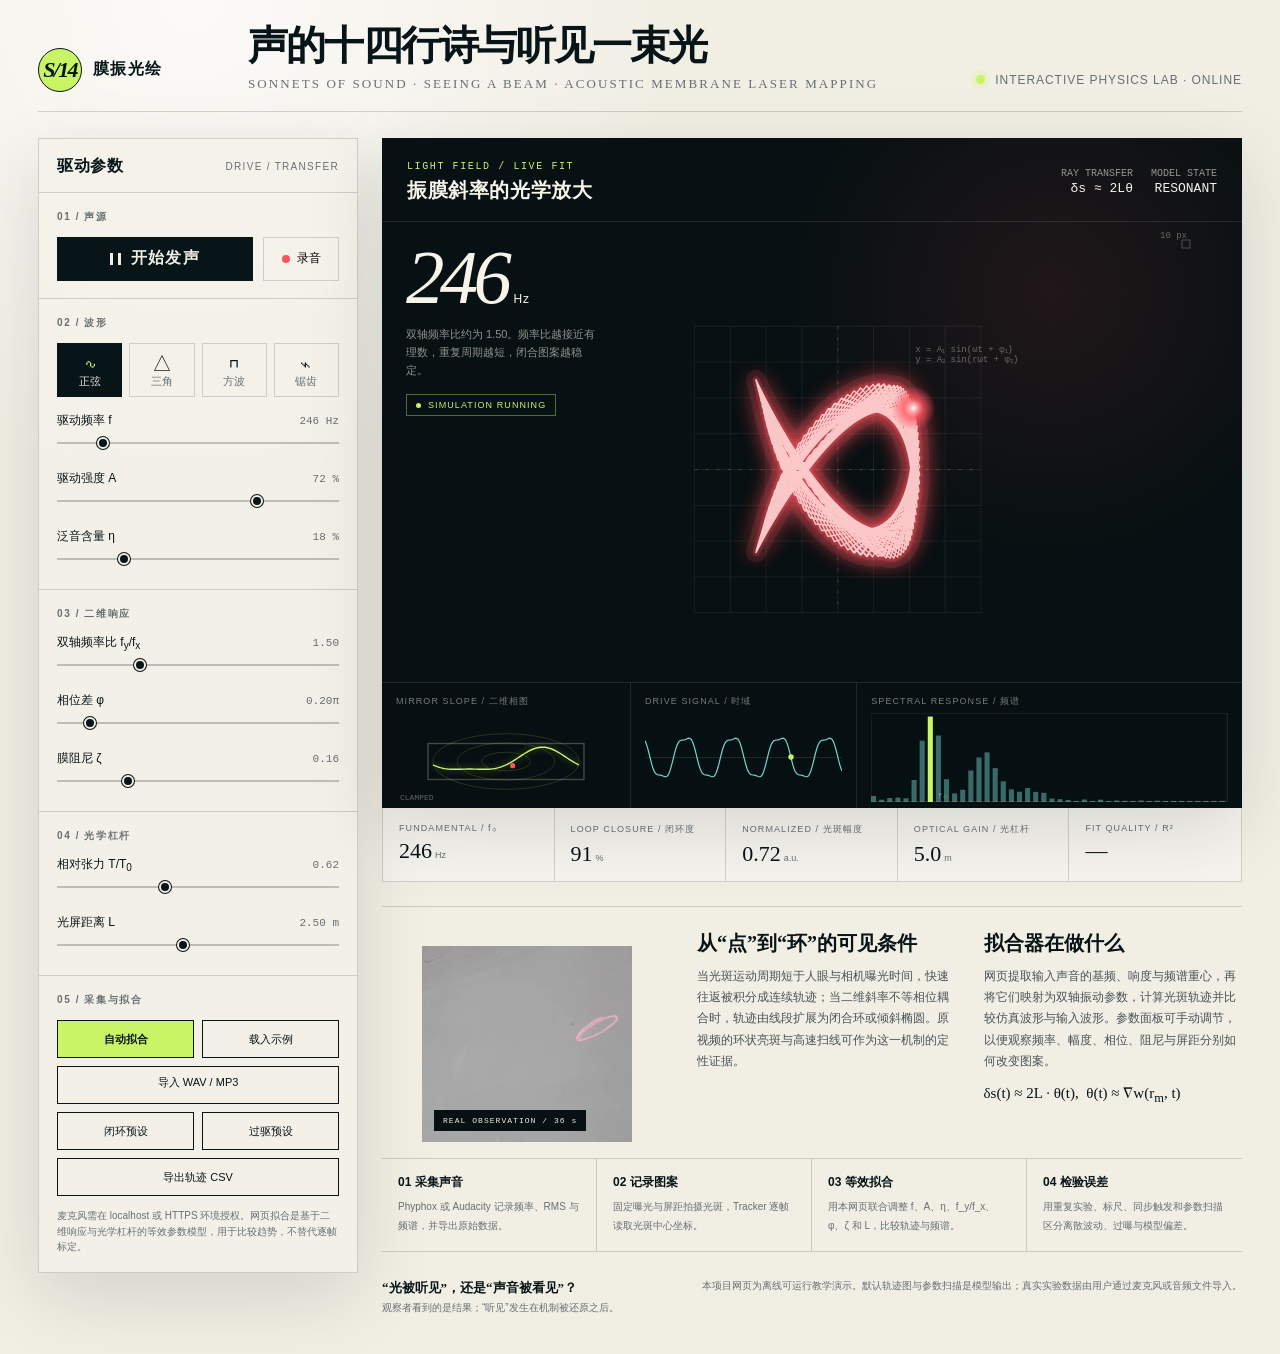
==== fitter/index.html @ 046df67a "Publish public interactive fitter" ====
<!doctype html>
<html lang="zh-CN">
<head>
  <meta charset="utf-8">
  <meta name="viewport" content="width=device-width, initial-scale=1">
  <meta name="description" content="声的十四行诗与听见一束光：声致振膜反射激光参数拟合器">
  <link rel="icon" href="data:,">
  <title>声的十四行诗｜膜振·光绘拟合器</title>
  <style>
    :root {
      --paper: #f1eee4;
      --paper-2: #e7e1d1;
      --ink: #071518;
      --muted: #667075;
      --stage: #071012;
      --laser: #ff525d;
      --acid: #c9f466;
      --cyan: #73d8d0;
      --line: rgba(7, 21, 24, .16);
      --shadow: 0 22px 70px rgba(7, 21, 24, .13);
    }

    * { box-sizing: border-box; }

    html, body {
      margin: 0;
      min-height: 100%;
      background:
        radial-gradient(circle at 15% 0%, rgba(255,255,255,.74), transparent 31rem),
        var(--paper);
      color: var(--ink);
      font-family: "Noto Sans SC", "Microsoft YaHei UI", sans-serif;
    }

    body { overflow-x: hidden; }

    button, input, select { font: inherit; }
    button { cursor: pointer; }

    .shell {
      max-width: 1540px;
      margin: 0 auto;
      padding: 26px 38px 38px;
    }

    .masthead {
      display: grid;
      grid-template-columns: 180px minmax(0, 1fr) auto;
      gap: 30px;
      align-items: end;
      border-bottom: 1px solid var(--line);
      padding-bottom: 19px;
    }

    .mark {
      display: flex;
      align-items: center;
      gap: 11px;
      font-family: "Noto Serif SC", "STSong", serif;
      font-weight: 800;
      letter-spacing: .09em;
    }

    .mark-sign {
      width: 44px;
      height: 44px;
      display: grid;
      place-items: center;
      border: 1px solid var(--ink);
      border-radius: 50%;
      font-family: Georgia, serif;
      font-style: italic;
      font-size: 22px;
      letter-spacing: -.08em;
      background: var(--acid);
    }

    .title-block h1 {
      margin: 0;
      font-family: "Noto Serif SC", "STSong", serif;
      font-size: clamp(27px, 3.1vw, 48px);
      font-weight: 850;
      letter-spacing: -.045em;
      line-height: 1.05;
    }

    .title-block p {
      margin: 8px 0 0;
      color: var(--muted);
      font-family: Georgia, serif;
      font-size: 13px;
      letter-spacing: .16em;
      text-transform: uppercase;
    }

    .status {
      display: flex;
      align-items: center;
      gap: 10px;
      color: var(--muted);
      font-size: 12px;
      letter-spacing: .08em;
      padding-bottom: 5px;
      white-space: nowrap;
    }

    .status-dot {
      width: 9px;
      height: 9px;
      border-radius: 50%;
      background: var(--acid);
      box-shadow: 0 0 0 5px rgba(201,244,102,.20);
    }

    .workspace {
      display: grid;
      grid-template-columns: 320px minmax(0, 1fr);
      gap: 24px;
      margin-top: 26px;
      align-items: start;
    }

    .control-rail {
      border: 1px solid var(--line);
      background: rgba(244, 241, 232, .78);
      box-shadow: var(--shadow);
      backdrop-filter: blur(18px);
      position: sticky;
      top: 18px;
    }

    .rail-head {
      padding: 17px 18px 15px;
      display: flex;
      align-items: center;
      justify-content: space-between;
      border-bottom: 1px solid var(--line);
    }

    .rail-head b {
      font-family: "Noto Serif SC", "STSong", serif;
      font-size: 16px;
      letter-spacing: .04em;
    }

    .rail-head span {
      color: var(--muted);
      font-size: 10px;
      letter-spacing: .13em;
    }

    .control-section {
      padding: 17px 18px;
      border-bottom: 1px solid var(--line);
    }

    .control-section:last-child { border-bottom: 0; }

    .section-label {
      margin: 0 0 13px;
      font-size: 10px;
      font-weight: 800;
      letter-spacing: .16em;
      color: var(--muted);
      text-transform: uppercase;
    }

    .energy-row {
      display: grid;
      grid-template-columns: 1fr 76px;
      gap: 10px;
    }

    .play-btn, .fit-btn, .ghost-btn, .preset {
      border: 1px solid var(--ink);
      background: transparent;
      color: var(--ink);
      transition: transform .16s ease, background .16s ease, color .16s ease;
    }

    .play-btn {
      height: 44px;
      background: var(--ink);
      color: var(--paper);
      display: flex;
      align-items: center;
      justify-content: center;
      gap: 10px;
      letter-spacing: .08em;
      font-weight: 700;
    }

    .play-btn[data-on="true"] {
      background: var(--laser);
      border-color: var(--laser);
      color: white;
    }

    .pause-icon {
      width: 11px;
      height: 12px;
      border-left: 3px solid currentColor;
      border-right: 3px solid currentColor;
    }

    .record-btn {
      height: 44px;
      display: flex;
      gap: 7px;
      align-items: center;
      justify-content: center;
      border: 1px solid var(--line);
      background: transparent;
      font-size: 12px;
    }

    .record-btn::before {
      content: "";
      width: 8px;
      height: 8px;
      border-radius: 50%;
      background: var(--laser);
    }

    .record-btn[data-recording="true"] {
      border-color: var(--laser);
      color: var(--laser);
      background: rgba(255,82,93,.07);
    }

    .wave-options {
      display: grid;
      grid-template-columns: repeat(4, 1fr);
      gap: 7px;
      margin-bottom: 15px;
    }

    .wave-option {
      border: 1px solid var(--line);
      background: transparent;
      padding: 9px 0 7px;
      font-size: 11px;
      color: var(--muted);
    }

    .wave-option span {
      display: block;
      font-family: Georgia, serif;
      font-size: 20px;
      line-height: 21px;
      color: var(--ink);
    }

    .wave-option.active {
      background: var(--ink);
      color: var(--paper);
      border-color: var(--ink);
    }

    .wave-option.active span { color: var(--acid); }

    .slider-row { margin: 0 0 14px; }
    .slider-row:last-child { margin-bottom: 0; }

    .slider-label {
      display: flex;
      justify-content: space-between;
      align-items: baseline;
      gap: 12px;
      margin-bottom: 5px;
      font-size: 12px;
    }

    .slider-label output {
      font-family: "Roboto Mono", Consolas, monospace;
      font-size: 11px;
      color: var(--muted);
    }

    input[type="range"] {
      appearance: none;
      width: 100%;
      height: 18px;
      margin: 0;
      background: transparent;
    }

    input[type="range"]::-webkit-slider-runnable-track {
      height: 2px;
      background: rgba(7,21,24,.23);
    }

    input[type="range"]::-webkit-slider-thumb {
      appearance: none;
      width: 12px;
      height: 12px;
      border-radius: 50%;
      margin-top: -5px;
      background: var(--ink);
      border: 2px solid var(--paper);
      box-shadow: 0 0 0 1px var(--ink);
    }

    input[type="range"]::-moz-range-track {
      height: 2px;
      background: rgba(7,21,24,.23);
    }

    input[type="range"]::-moz-range-thumb {
      width: 10px;
      height: 10px;
      border-radius: 50%;
      background: var(--ink);
      border: 2px solid var(--paper);
    }

    .action-stack {
      display: grid;
      grid-template-columns: 1fr 1fr;
      gap: 8px;
    }

    .fit-btn, .ghost-btn {
      min-height: 38px;
      padding: 8px 9px;
      font-size: 11px;
      background: var(--acid);
    }

    .fit-btn { background: var(--acid); font-weight: 800; }
    .ghost-btn { background: transparent; }

    .action-stack .wide { grid-column: 1 / -1; }

    .upload-label {
      display: block;
      text-align: center;
      cursor: pointer;
    }

    .upload-label input { display: none; }

    .analysis-note {
      margin: 12px 0 0;
      color: var(--muted);
      font-size: 10px;
      line-height: 1.55;
    }

    .stage-column { min-width: 0; }

    .hero-stage {
      position: relative;
      min-height: 670px;
      overflow: hidden;
      background: var(--stage);
      color: #f6f3e9;
      box-shadow: var(--shadow);
    }

    .hero-stage::before {
      content: "";
      position: absolute;
      inset: 0;
      pointer-events: none;
      background:
        radial-gradient(circle at 78% 23%, rgba(255,82,93,.10), transparent 17rem),
        linear-gradient(90deg, transparent 49.9%, rgba(255,255,255,.018) 50%, transparent 50.1%),
        linear-gradient(0deg, transparent 49.9%, rgba(255,255,255,.018) 50%, transparent 50.1%);
      background-size: auto, 48px 48px, 48px 48px;
    }

    .stage-head {
      position: relative;
      z-index: 3;
      display: flex;
      justify-content: space-between;
      gap: 20px;
      padding: 23px 25px 17px;
      border-bottom: 1px solid rgba(255,255,255,.1);
    }

    .stage-head .eyebrow {
      margin: 0 0 5px;
      color: var(--acid);
      font-family: "Roboto Mono", Consolas, monospace;
      font-size: 10px;
      letter-spacing: .16em;
    }

    .stage-head h2 {
      margin: 0;
      font-family: "Noto Serif SC", "STSong", serif;
      font-size: 20px;
      font-weight: 700;
      letter-spacing: .03em;
    }

    .stage-meta {
      display: flex;
      gap: 18px;
      align-items: center;
      color: rgba(246,243,233,.58);
      font-family: "Roboto Mono", Consolas, monospace;
      font-size: 10px;
      text-align: right;
    }

    .stage-meta b {
      display: block;
      color: #f6f3e9;
      font-size: 13px;
      font-weight: 500;
      margin-top: 2px;
    }

    #stage {
      position: absolute;
      inset: 82px 0 126px;
      width: 100%;
      height: calc(100% - 208px);
    }

    .stage-readout {
      position: absolute;
      z-index: 4;
      left: 24px;
      top: 105px;
      max-width: 210px;
      pointer-events: none;
    }

    .stage-readout .big {
      font-family: Georgia, serif;
      font-size: clamp(43px, 6vw, 80px);
      line-height: .9;
      letter-spacing: -.06em;
      font-style: italic;
    }

    .stage-readout .big small {
      font-family: "Noto Sans SC", sans-serif;
      font-style: normal;
      font-size: 12px;
      letter-spacing: .08em;
      margin-left: 6px;
    }

    .stage-readout p {
      margin: 13px 0 0;
      max-width: 195px;
      font-size: 11px;
      line-height: 1.65;
      color: rgba(246,243,233,.57);
    }

    .live-pill {
      display: inline-flex;
      align-items: center;
      gap: 7px;
      margin-top: 15px;
      border: 1px solid rgba(201,244,102,.4);
      color: var(--acid);
      padding: 5px 9px;
      font-size: 9px;
      letter-spacing: .12em;
    }

    .live-pill::before {
      content: "";
      width: 5px;
      height: 5px;
      border-radius: 50%;
      background: var(--acid);
    }

    .lower-deck {
      position: absolute;
      z-index: 5;
      left: 0;
      right: 0;
      bottom: 0;
      height: 126px;
      display: grid;
      grid-template-columns: 1.1fr 1fr 1.7fr;
      border-top: 1px solid rgba(255,255,255,.1);
      background: rgba(7,16,18,.92);
      backdrop-filter: blur(10px);
    }

    .lower-cell {
      position: relative;
      min-width: 0;
      padding: 12px 14px 10px;
      border-right: 1px solid rgba(255,255,255,.1);
    }

    .lower-cell:last-child { border-right: 0; }

    .cell-label {
      color: rgba(246,243,233,.48);
      font-size: 9px;
      letter-spacing: .12em;
      margin-bottom: 5px;
    }

    #waveCanvas, #membraneCanvas, #spectrumCanvas {
      display: block;
      width: 100%;
      height: 89px;
    }

    .metrics-strip {
      display: grid;
      grid-template-columns: repeat(5, 1fr);
      gap: 0;
      border: 1px solid var(--line);
      border-top: 0;
      background: rgba(255,255,255,.35);
    }

    .metric {
      min-width: 0;
      padding: 15px 16px 14px;
      border-right: 1px solid var(--line);
    }

    .metric:last-child { border-right: 0; }

    .metric span {
      display: block;
      color: var(--muted);
      font-size: 9px;
      letter-spacing: .12em;
      margin-bottom: 5px;
    }

    .metric strong {
      display: block;
      font-family: Georgia, "Noto Serif SC", serif;
      font-size: 22px;
      font-weight: 500;
      white-space: nowrap;
    }

    .metric em {
      font-family: "Noto Sans SC", sans-serif;
      font-size: 9px;
      font-style: normal;
      color: var(--muted);
      margin-left: 3px;
    }

    .evidence-band {
      display: grid;
      grid-template-columns: 290px minmax(0, 1fr);
      margin-top: 24px;
      border-top: 1px solid var(--line);
      padding-top: 23px;
      gap: 25px;
    }

    .evidence-image {
      position: relative;
      min-height: 196px;
      overflow: hidden;
      background: #c6c4bb;
    }

    .evidence-image img {
      width: 100%;
      height: 100%;
      position: absolute;
      object-fit: cover;
      filter: saturate(.85) contrast(1.08);
    }

    .evidence-image::after {
      content: "REAL OBSERVATION / 36 s";
      position: absolute;
      left: 12px;
      bottom: 11px;
      padding: 6px 9px;
      background: var(--stage);
      color: var(--paper);
      font-family: "Roboto Mono", Consolas, monospace;
      font-size: 8px;
      letter-spacing: .13em;
    }

    .evidence-copy {
      display: grid;
      grid-template-columns: 1fr 1fr;
      gap: 28px;
    }

    .evidence-copy h3 {
      margin: 0 0 9px;
      font-family: "Noto Serif SC", "STSong", serif;
      font-size: 20px;
    }

    .evidence-copy p {
      margin: 0;
      max-width: 560px;
      color: #485358;
      font-size: 12px;
      line-height: 1.78;
    }

    .equation {
      margin-top: 12px;
      font-family: Georgia, serif;
      font-size: 15px;
      color: var(--ink);
    }

    .workflow {
      display: grid;
      grid-template-columns: repeat(4, 1fr);
      align-items: stretch;
      border-top: 1px solid var(--line);
      border-bottom: 1px solid var(--line);
    }

    .workflow-step {
      padding: 15px 16px 17px;
      border-right: 1px solid var(--line);
    }

    .workflow-step:last-child { border-right: 0; }
    .workflow-step b { display: block; margin-bottom: 5px; font-size: 12px; }
    .workflow-step span { color: var(--muted); font-size: 10px; line-height: 1.6; }

    .footer {
      margin-top: 25px;
      display: flex;
      justify-content: space-between;
      gap: 30px;
      color: var(--muted);
      font-size: 10px;
      line-height: 1.7;
    }

    .footer strong {
      color: var(--ink);
      font-family: "Noto Serif SC", "STSong", serif;
      font-size: 13px;
    }

    .toast {
      position: fixed;
      z-index: 50;
      left: 50%;
      bottom: 28px;
      transform: translate(-50%, 24px);
      background: var(--ink);
      color: var(--paper);
      padding: 10px 15px;
      font-size: 11px;
      letter-spacing: .04em;
      opacity: 0;
      transition: .22s ease;
      pointer-events: none;
      box-shadow: 0 12px 34px rgba(0,0,0,.24);
    }

    .toast.show { opacity: 1; transform: translate(-50%, 0); }

    .menu-toggle {
      display: none;
      border: 1px solid var(--ink);
      background: transparent;
      padding: 8px 10px;
    }

    @media (max-width: 1100px) {
      .shell { padding: 20px; }
      .masthead { grid-template-columns: 64px 1fr auto; }
      .mark span:last-child { display: none; }
      .workspace { grid-template-columns: 285px minmax(0, 1fr); gap: 16px; }
      .hero-stage { min-height: 620px; }
      .stage-meta { display: none; }
      .lower-deck { grid-template-columns: 1fr 1fr; }
      .lower-cell:nth-child(3) { display: none; }
      .metrics-strip { grid-template-columns: repeat(3, 1fr); }
      .metric:nth-child(n+4) { display: none; }
      .evidence-band { grid-template-columns: 230px 1fr; }
      .workflow { grid-template-columns: repeat(2, 1fr); }
      .workflow-step:nth-child(2) { border-right: 0; }
      .workflow-step:nth-child(-n+2) { border-bottom: 1px solid var(--line); }
    }

    @media (max-width: 760px) {
      .shell { padding: 14px; }
      .masthead { grid-template-columns: 44px 1fr auto; gap: 12px; }
      .mark-sign { width: 36px; height: 36px; font-size: 18px; }
      .title-block h1 { font-size: 23px; }
      .title-block p { font-size: 8px; letter-spacing: .1em; }
      .status { display: none; }
      .menu-toggle { display: block; }
      .workspace { display: block; }
      .control-rail {
        position: static;
        display: none;
        margin-bottom: 14px;
      }
      .control-rail.open { display: block; }
      .hero-stage { min-height: 580px; }
      .stage-head { padding: 18px; }
      .stage-readout { left: 16px; top: 100px; }
      .lower-deck { grid-template-columns: 1fr; height: 110px; }
      .lower-cell:not(:first-child) { display: none; }
      .metrics-strip { grid-template-columns: 1fr 1fr; }
      .metric:nth-child(n+3) { display: none; }
      .evidence-band { grid-template-columns: 1fr; }
      .evidence-copy { grid-template-columns: 1fr; gap: 18px; }
      .workflow { grid-template-columns: 1fr; }
      .workflow-step { border-right: 0; border-bottom: 1px solid var(--line); }
      .footer { flex-direction: column; }
    }
  </style>
</head>
<body>
  <main class="shell">
    <header class="masthead">
      <div class="mark">
        <div class="mark-sign">S/14</div>
        <span>膜振光绘</span>
      </div>
      <div class="title-block">
        <h1>声的十四行诗与听见一束光</h1>
        <p>Sonnets of Sound · Seeing a Beam · Acoustic Membrane Laser Mapping</p>
      </div>
      <div class="status">
        <span class="status-dot"></span>
        <span>INTERACTIVE PHYSICS LAB · ONLINE</span>
      </div>
      <button class="menu-toggle" id="menuToggle" aria-label="打开参数面板">参数</button>
    </header>

    <section class="workspace">
      <aside class="control-rail" id="controlRail" aria-label="声音与振膜参数">
        <div class="rail-head">
          <b>驱动参数</b>
          <span>DRIVE / TRANSFER</span>
        </div>

        <div class="control-section">
          <p class="section-label">01 / 声源</p>
          <div class="energy-row">
            <button class="play-btn" id="soundToggle" data-on="false">
              <span class="pause-icon"></span>
              <span id="soundLabel">开始发声</span>
            </button>
            <button class="record-btn" id="recordToggle" data-recording="false">录音</button>
          </div>
        </div>

        <div class="control-section">
          <p class="section-label">02 / 波形</p>
          <div class="wave-options" role="group" aria-label="波形选择">
            <button class="wave-option active" data-wave="sine"><span>∿</span>正弦</button>
            <button class="wave-option" data-wave="triangle"><span>△</span>三角</button>
            <button class="wave-option" data-wave="square"><span>⊓</span>方波</button>
            <button class="wave-option" data-wave="sawtooth"><span>⌁</span>锯齿</button>
          </div>

          <div class="slider-row">
            <label class="slider-label" for="frequency">
              <span>驱动频率 f</span><output id="frequencyOut">246 Hz</output>
            </label>
            <input id="frequency" type="range" min="80" max="1200" step="1" value="246">
          </div>
          <div class="slider-row">
            <label class="slider-label" for="amplitude">
              <span>驱动强度 A</span><output id="amplitudeOut">72 %</output>
            </label>
            <input id="amplitude" type="range" min="0" max="100" step="1" value="72">
          </div>
          <div class="slider-row">
            <label class="slider-label" for="harmonics">
              <span>泛音含量 η</span><output id="harmonicsOut">18 %</output>
            </label>
            <input id="harmonics" type="range" min="0" max="80" step="1" value="18">
          </div>
        </div>

        <div class="control-section">
          <p class="section-label">03 / 二维响应</p>
          <div class="slider-row">
            <label class="slider-label" for="ratio">
              <span>双轴频率比 f<sub>y</sub>/f<sub>x</sub></span><output id="ratioOut">1.50</output>
            </label>
            <input id="ratio" type="range" min="0.5" max="4" step="0.01" value="1.5">
          </div>
          <div class="slider-row">
            <label class="slider-label" for="phase">
              <span>相位差 φ</span><output id="phaseOut">0.20π</output>
            </label>
            <input id="phase" type="range" min="0" max="2" step="0.01" value="0.20">
          </div>
          <div class="slider-row">
            <label class="slider-label" for="damping">
              <span>膜阻尼 ζ</span><output id="dampingOut">0.16</output>
            </label>
            <input id="damping" type="range" min="0.02" max="0.6" step="0.01" value="0.16">
          </div>
        </div>

        <div class="control-section">
          <p class="section-label">04 / 光学杠杆</p>
          <div class="slider-row">
            <label class="slider-label" for="tension">
              <span>相对张力 T/T<sub>0</sub></span><output id="tensionOut">0.62</output>
            </label>
            <input id="tension" type="range" min="0.15" max="1.4" step="0.01" value="0.62">
          </div>
          <div class="slider-row">
            <label class="slider-label" for="distance">
              <span>光屏距离 L</span><output id="distanceOut">2.50 m</output>
            </label>
            <input id="distance" type="range" min="0.5" max="5" step="0.1" value="2.5">
          </div>
        </div>

        <div class="control-section">
          <p class="section-label">05 / 采集与拟合</p>
          <div class="action-stack">
            <button class="fit-btn" id="autoFit">自动拟合</button>
            <button class="ghost-btn" id="sampleFit">载入示例</button>
            <label class="ghost-btn upload-label wide">
              导入 WAV / MP3
              <input id="audioFile" type="file" accept="audio/*">
            </label>
            <button class="ghost-btn" id="presetLoop">闭环预设</button>
            <button class="ghost-btn" id="presetOver">过驱预设</button>
            <button class="ghost-btn wide" id="exportCsv">导出轨迹 CSV</button>
          </div>
          <p class="analysis-note">麦克风需在 localhost 或 HTTPS 环境授权。网页拟合是基于二维响应与光学杠杆的等效参数模型，用于比较趋势，不替代逐帧标定。</p>
        </div>
      </aside>

      <div class="stage-column">
        <section class="hero-stage">
          <div class="stage-head">
            <div>
              <p class="eyebrow">LIGHT FIELD / LIVE FIT</p>
              <h2>振膜斜率的光学放大</h2>
            </div>
            <div class="stage-meta">
              <div>RAY TRANSFER<b>δs ≈ 2Lθ</b></div>
              <div>MODEL STATE<b id="modelState">RESONANT</b></div>
            </div>
          </div>

          <canvas id="stage" aria-label="激光斑二维轨迹仿真"></canvas>

          <div class="stage-readout">
            <div class="big"><span id="bigFrequency">246</span><small>Hz</small></div>
            <p id="readoutText">驱动频率改变膜响应，振膜斜率改变镜面法线，反射光把微小倾斜放大到远端光屏。</p>
            <div class="live-pill" id="liveState">SIMULATION RUNNING</div>
          </div>

          <div class="lower-deck">
            <div class="lower-cell">
              <div class="cell-label">MIRROR SLOPE / 二维相图</div>
              <canvas id="membraneCanvas"></canvas>
            </div>
            <div class="lower-cell">
              <div class="cell-label">DRIVE SIGNAL / 时域</div>
              <canvas id="waveCanvas"></canvas>
            </div>
            <div class="lower-cell">
              <div class="cell-label">SPECTRAL RESPONSE / 频谱</div>
              <canvas id="spectrumCanvas"></canvas>
            </div>
          </div>
        </section>

        <section class="metrics-strip" aria-label="拟合指标">
          <div class="metric"><span>FUNDAMENTAL / f₀</span><strong id="metricFreq">246<em>Hz</em></strong></div>
          <div class="metric"><span>LOOP CLOSURE / 闭环度</span><strong id="metricClosure">92<em>%</em></strong></div>
          <div class="metric"><span>NORMALIZED / 光斑幅度</span><strong id="metricAmp">0.72<em>a.u.</em></strong></div>
          <div class="metric"><span>OPTICAL GAIN / 光杠杆</span><strong id="metricGain">5.0<em>m</em></strong></div>
          <div class="metric"><span>FIT QUALITY / R²</span><strong id="metricFit">—</strong></div>
        </section>

        <section class="evidence-band">
          <figure class="evidence-image">
            <img id="evidenceImage" src="assets/experiment-frame.png" alt="原实验视频中的激光椭圆轨迹">
          </figure>
          <div>
            <div class="evidence-copy">
              <div>
                <h3>从“点”到“环”的可见条件</h3>
                <p>当光斑运动周期短于人眼与相机曝光时间，快速往返被积分成连续轨迹；当二维斜率不等相位耦合时，轨迹由线段扩展为闭合环或倾斜椭圆。原视频的环状亮斑与高速扫线可作为这一机制的定性证据。</p>
              </div>
              <div>
                <h3>拟合器在做什么</h3>
                <p>网页提取输入声音的基频、响度与频谱重心，再将它们映射为双轴振动参数，计算光斑轨迹并比较仿真波形与输入波形。参数面板可手动调节，以便观察频率、幅度、相位、阻尼与屏距分别如何改变图案。</p>
                <div class="equation">δs(t) ≈ 2L · θ(t),&nbsp; θ(t) ≈ ∇w(r<sub>m</sub>, t)</div>
              </div>
            </div>
          </div>
        </section>

        <section class="workflow" aria-label="数字分析工作流">
          <div class="workflow-step"><b>01 采集声音</b><span>Phyphox 或 Audacity 记录频率、RMS 与频谱，并导出原始数据。</span></div>
          <div class="workflow-step"><b>02 记录图案</b><span>固定曝光与屏距拍摄光斑，Tracker 逐帧读取光斑中心坐标。</span></div>
          <div class="workflow-step"><b>03 等效拟合</b><span>用本网页联合调整 f、A、η、f_y/f_x、φ、ζ 和 L，比较轨迹与频谱。</span></div>
          <div class="workflow-step"><b>04 检验误差</b><span>用重复实验、标尺、同步触发和参数扫描区分离散波动、过曝与模型偏差。</span></div>
        </section>

        <footer class="footer">
          <div><strong>“光被听见”，还是“声音被看见”？</strong><br>观察者看到的是结果；“听见”发生在机制被还原之后。</div>
          <div>本项目网页为离线可运行教学演示。默认轨迹图与参数扫描是模型输出；真实实验数据由用户通过麦克风或音频文件导入。</div>
        </footer>
      </div>
    </section>
  </main>

  <div class="toast" id="toast" role="status" aria-live="polite"></div>

  <script>
    (() => {
      "use strict";

      const $ = (id) => document.getElementById(id);
      const clamp = (v, lo, hi) => Math.min(hi, Math.max(lo, v));

      const state = {
        waveform: "sine",
        frequency: 246,
        amplitude: 72,
        harmonics: 18,
        ratio: 1.50,
        phase: 0.20,
        damping: 0.16,
        tension: 0.62,
        distance: 2.50,
        soundOn: false,
        recording: false,
        t: 0,
        lastFrame: performance.now(),
        fitR2: null,
        inputName: "模型输入",
        recordedSamples: null,
        recordedRate: 44100,
        sampleLoaded: false
      };

      const controls = {
        frequency: ["frequency", "frequencyOut", (v) => `${Math.round(v)} Hz`],
        amplitude: ["amplitude", "amplitudeOut", (v) => `${Math.round(v)} %`],
        harmonics: ["harmonics", "harmonicsOut", (v) => `${Math.round(v)} %`],
        ratio: ["ratio", "ratioOut", (v) => Number(v).toFixed(2)],
        phase: ["phase", "phaseOut", (v) => `${Number(v).toFixed(2)}π`],
        damping: ["damping", "dampingOut", (v) => Number(v).toFixed(2)],
        tension: ["tension", "tensionOut", (v) => Number(v).toFixed(2)],
        distance: ["distance", "distanceOut", (v) => `${Number(v).toFixed(2)} m`]
      };

      let audio = null;
      let oscillator = null;
      let overtone = null;
      let gainNode = null;
      let overtoneGain = null;
      let mediaStream = null;
      let mediaSource = null;
      let processor = null;
      const captureChunks = [];

      Object.entries(controls).forEach(([key, [inputId, outputId, fmt]]) => {
        const input = $(inputId);
        const output = $(outputId);
        const sync = () => {
          state[key] = Number(input.value);
          output.textContent = fmt(input.value);
          updateAudio();
          updateReadouts();
        };
        input.addEventListener("input", sync);
        sync();
      });

      function updateReadouts() {
        $("bigFrequency").textContent = Math.round(state.frequency);
        $("metricFreq").innerHTML = `${Math.round(state.frequency)}<em>Hz</em>`;
        $("metricAmp").innerHTML = `${(state.amplitude / 100).toFixed(2)}<em>a.u.</em>`;
        $("metricGain").innerHTML = `${(2 * state.distance).toFixed(1)}<em>m</em>`;
        const rational = rationalApproximation(state.ratio, 18);
        const closure = Math.round(100 * Math.exp(-Math.abs(state.ratio - rational) * 11) * (1 - state.damping * .55));
        $("metricClosure").innerHTML = `${clamp(closure, 35, 99)}<em>%</em>`;
        $("metricFit").innerHTML = state.fitR2 == null ? "—" : `${state.fitR2.toFixed(3)}<em>R²</em>`;
        $("modelState").textContent = state.ratio > 3.2 ? "RICH MODE" : state.damping < .08 ? "LOW DAMPING" : "RESONANT";
        $("readoutText").textContent = patternDescription();
      }

      function rationalApproximation(x, maxDenominator) {
        let best = Math.round(x);
        let err = Math.abs(x - best);
        for (let q = 1; q <= maxDenominator; q++) {
          const p = Math.round(x * q);
          const e = Math.abs(x - p / q);
          if (e < err) { best = p / q; err = e; }
        }
        return best;
      }

      function patternDescription() {
        if (state.amplitude < 8) return "驱动接近阈值：光斑近似静止。提高振幅后，膜斜率才形成可辨识的轨迹。";
        if (Math.abs(state.ratio - 1) < .08) return "双轴频率接近相等。相位差与振幅比决定轨迹是倾斜线、椭圆还是接近圆环。";
        if (state.ratio > 3.2) return "高频率比产生密集花瓣状轨迹。当结构阻尼较高，亮线会变粗或呈现拖影。";
        return `双轴频率比约为 ${state.ratio.toFixed(2)}。频率比越接近有理数，重复周期越短，闭合图案越稳定。`;
      }

      function ensureAudioContext() {
        if (!audio) {
          const AudioCtx = window.AudioContext || window.webkitAudioContext;
          if (!AudioCtx) {
            toast("当前浏览器不支持 Web Audio");
            return null;
          }
          audio = new AudioCtx();
        }
        if (audio.state === "suspended") audio.resume();
        return audio;
      }

      function waveformType(name) {
        return name === "sawtooth" ? "sawtooth" : name;
      }

      function updateAudio() {
        if (!oscillator || !audio) return;
        const now = audio.currentTime;
        oscillator.frequency.setTargetAtTime(state.frequency, now, .015);
        overtone.frequency.setTargetAtTime(state.frequency * 2, now, .015);
        gainNode.gain.setTargetAtTime(Math.max(.0001, state.amplitude / 100 * .12), now, .03);
        overtoneGain.gain.setTargetAtTime(Math.max(.0001, state.harmonics / 100 * .028), now, .03);
      }

      function startSound() {
        const ctx = ensureAudioContext();
        if (!ctx) return;
        if (!oscillator) {
          oscillator = ctx.createOscillator();
          overtone = ctx.createOscillator();
          gainNode = ctx.createGain();
          overtoneGain = ctx.createGain();
          oscillator.type = waveformType(state.waveform);
          overtone.type = "sine";
          oscillator.connect(gainNode).connect(ctx.destination);
          overtone.connect(overtoneGain).connect(ctx.destination);
          updateAudio();
          oscillator.start();
          overtone.start();
        }
        state.soundOn = true;
        $("soundToggle").dataset.on = "true";
        $("soundLabel").textContent = "停止发声";
        $("liveState").textContent = "AUDIO + SIMULATION ACTIVE";
      }

      function stopSound() {
        if (audio) audio.suspend();
        state.soundOn = false;
        $("soundToggle").dataset.on = "false";
        $("soundLabel").textContent = "继续发声";
        $("liveState").textContent = "SIMULATION RUNNING";
      }

      $("soundToggle").addEventListener("click", () => {
        if (state.soundOn) stopSound(); else startSound();
      });

      document.querySelectorAll(".wave-option").forEach((button) => {
        button.addEventListener("click", () => {
          document.querySelectorAll(".wave-option").forEach((b) => b.classList.remove("active"));
          button.classList.add("active");
          state.waveform = button.dataset.wave;
          if (oscillator) oscillator.type = waveformType(state.waveform);
        });
      });

      async function toggleRecording() {
        if (state.recording) {
          stopRecording();
          return;
        }
        try {
          mediaStream = await navigator.mediaDevices.getUserMedia({
            audio: { echoCancellation: false, noiseSuppression: false, autoGainControl: false }
          });
          const ctx = ensureAudioContext();
          mediaSource = ctx.createMediaStreamSource(mediaStream);
          processor = ctx.createScriptProcessor(4096, 1, 1);
          captureChunks.length = 0;
          processor.onaudioprocess = (event) => {
            if (!state.recording) return;
            captureChunks.push(new Float32Array(event.inputBuffer.getChannelData(0)));
          };
          mediaSource.connect(processor);
          const mute = ctx.createGain();
          mute.gain.value = 0;
          processor.connect(mute).connect(ctx.destination);
          state.recording = true;
          $("recordToggle").dataset.recording = "true";
          $("recordToggle").textContent = "停止";
          toast("正在录音：保持扬声器频率与音量不变");
        } catch (error) {
          toast("无法访问麦克风。请通过 localhost 打开并允许权限。");
        }
      }

      function stopRecording() {
        state.recording = false;
        $("recordToggle").dataset.recording = "false";
        $("recordToggle").textContent = "录音";
        if (mediaStream) mediaStream.getTracks().forEach((t) => t.stop());
        if (mediaSource) mediaSource.disconnect();
        if (processor) processor.disconnect();
        const total = captureChunks.reduce((n, c) => n + c.length, 0);
        if (total > 0) {
          const data = new Float32Array(total);
          let offset = 0;
          captureChunks.forEach((chunk) => { data.set(chunk, offset); offset += chunk.length; });
          state.recordedSamples = data;
          state.recordedRate = audio ? audio.sampleRate : 44100;
          state.sampleLoaded = true;
          analyzeSamples(data, state.recordedRate, "麦克风录音");
          toast(`录音完成：${(total / state.recordedRate).toFixed(1)} s，可自动拟合`);
        }
      }

      $("recordToggle").addEventListener("click", toggleRecording);

      function fft(re, im) {
        const n = re.length;
        for (let i = 1, j = 0; i < n; i++) {
          let bit = n >> 1;
          for (; j & bit; bit >>= 1) j ^= bit;
          j ^= bit;
          if (i < j) {
            [re[i], re[j]] = [re[j], re[i]];
            [im[i], im[j]] = [im[j], im[i]];
          }
        }
        for (let len = 2; len <= n; len <<= 1) {
          const angle = -2 * Math.PI / len;
          const wlenR = Math.cos(angle);
          const wlenI = Math.sin(angle);
          for (let i = 0; i < n; i += len) {
            let wr = 1;
            let wi = 0;
            for (let j = 0; j < len / 2; j++) {
              const uR = re[i + j];
              const uI = im[i + j];
              const vR = re[i + j + len / 2] * wr - im[i + j + len / 2] * wi;
              const vI = re[i + j + len / 2] * wi + im[i + j + len / 2] * wr;
              re[i + j] = uR + vR;
              im[i + j] = uI + vI;
              re[i + j + len / 2] = uR - vR;
              im[i + j + len / 2] = uI - vI;
              const nextWr = wr * wlenR - wi * wlenI;
              wi = wr * wlenI + wi * wlenR;
              wr = nextWr;
            }
          }
        }
      }

      function analyzeSamples(samples, sampleRate, name = "输入声音") {
        const n = Math.min(32768, samples.length);
        if (n < 2048) {
          toast("录音过短：至少需要约 0.1 秒");
          return;
        }
        const start = Math.max(0, Math.floor((samples.length - n) / 2));
        const x = samples.subarray(start, start + n);
        let mean = 0;
        for (const v of x) mean += v;
        mean /= n;
        let rms = 0;
        let zc = 0;
        for (let i = 0; i < n; i++) {
          const v = x[i] - mean;
          rms += v * v;
          if (i && (v >= 0) !== ((x[i - 1] - mean) >= 0)) zc++;
        }
        rms = Math.sqrt(rms / n);

        const minLag = Math.floor(sampleRate / 1200);
        const maxLag = Math.min(Math.floor(sampleRate / 70), Math.floor(n / 2));
        let bestLag = minLag;
        let bestCorr = -Infinity;
        const correlations = new Float64Array(maxLag + 2);
        for (let lag = minLag; lag <= maxLag; lag += 1) {
          let corr = 0;
          let energy1 = 0;
          let energy2 = 0;
          const step = n > 12000 ? 2 : 1;
          for (let i = 0; i < n - lag; i += step) {
            const a = x[i] - mean;
            const b = x[i + lag] - mean;
            corr += a * b;
            energy1 += a * a;
            energy2 += b * b;
          }
          corr /= Math.sqrt(energy1 * energy2) + 1e-12;
          correlations[lag] = corr;
          if (corr > bestCorr) { bestCorr = corr; bestLag = lag; }
        }
        // Prefer the earliest strong local maximum. A sine also correlates well
        // at 2T and 3T; selecting the latest peak would report a subharmonic.
        const peakFloor = Math.max(.58, bestCorr * .86);
        for (let lag = minLag + 1; lag < maxLag; lag++) {
          if (
            correlations[lag] > peakFloor &&
            correlations[lag] >= correlations[lag - 1] &&
            correlations[lag] >= correlations[lag + 1]
          ) {
            bestLag = lag;
            bestCorr = correlations[lag];
            break;
          }
        }
        const f0 = sampleRate / bestLag;

        let fftSize = 4096;
        while (fftSize > n) fftSize >>= 1;
        const re = new Float64Array(fftSize);
        const im = new Float64Array(fftSize);
        for (let i = 0; i < fftSize; i++) {
          const window = .5 - .5 * Math.cos(2 * Math.PI * i / (fftSize - 1));
          re[i] = (x[i] - mean) * window;
        }
        fft(re, im);
        let magSum = 0;
        let weighted = 0;
        for (let k = 1; k < fftSize / 2; k++) {
          const mag = Math.hypot(re[k], im[k]);
          magSum += mag;
          weighted += mag * k * sampleRate / fftSize;
        }
        const centroid = weighted / Math.max(magSum, 1e-12);
        const harmonicity = clamp(bestCorr, 0, 1);

        const predictedAmplitude = clamp(18 + 82 * clamp(rms * 14, 0, 1), 8, 100);
        // The 2D modal ratio is not uniquely observable from a 1D microphone
        // signal. Use a conservative mode-family estimate and let the user
        // refine it against the photographed laser trajectory.
        const predictedRatio = clamp(
          1.15 + harmonicity * .35 + .25 * clamp(centroid / Math.max(f0, 1) - 1, 0, 1.8),
          .8,
          3.2
        );
        const predictedPhase = clamp((centroid / Math.max(f0, 1)) % 2, 0, 2);
        const noiseLikeness = clamp(centroid / Math.max(f0 * 3.2, 1), 0, 1);
        const predictedDamping = clamp(.06 + .42 * noiseLikeness, .02, .6);

        state.frequency = clamp(f0, 80, 1200);
        state.amplitude = predictedAmplitude;
        state.ratio = predictedRatio;
        state.phase = predictedPhase;
        state.damping = predictedDamping;
        state.inputName = name;
        state.fitR2 = harmonicity * harmonicity * .86 + .04;

        $("frequency").value = state.frequency;
        $("amplitude").value = state.amplitude;
        $("ratio").value = state.ratio;
        $("phase").value = state.phase;
        $("damping").value = state.damping;
        for (const [key, [inputId, outputId, fmt]] of Object.entries(controls)) {
          const input = $(inputId);
          const output = $(outputId);
          if (!input || !output) continue;
          input.value = state[key];
          output.textContent = fmt(state[key]);
        }
        updateReadouts();
        $("liveState").textContent = `AUTO-FIT COMPLETE · ${name}`;
        toast(`拟合完成：f₀ ${f0.toFixed(1)} Hz · RMS ${(20 * Math.log10(rms + 1e-8)).toFixed(1)} dBFS · R² ${state.fitR2.toFixed(3)}`);
      }

      function makeDemoSamples(sampleRate = 44100, seconds = 4) {
        const result = new Float32Array(Math.floor(sampleRate * seconds));
        const f = 246;
        for (let i = 0; i < result.length; i++) {
          const t = i / sampleRate;
          const env = .55 + .45 * Math.sin(2 * Math.PI * .35 * t);
          result[i] = .11 * env * Math.sin(2 * Math.PI * f * t) +
            .035 * Math.sin(2 * Math.PI * f * 2 * t + .4) +
            .007 * (Math.random() * 2 - 1);
        }
        return result;
      }

      $("sampleFit").addEventListener("click", () => {
        const samples = makeDemoSamples();
        state.recordedSamples = samples;
        state.recordedRate = 44100;
        state.sampleLoaded = true;
        analyzeSamples(samples, 44100, "受控示例");
      });

      $("autoFit").addEventListener("click", () => {
        if (!state.sampleLoaded || !state.recordedSamples) {
          toast("请先录音、导入音频，或点击“载入示例”");
          return;
        }
        analyzeSamples(state.recordedSamples, state.recordedRate, state.inputName);
      });

      $("audioFile").addEventListener("change", async (event) => {
        const file = event.target.files[0];
        if (!file) return;
        try {
          const ctx = ensureAudioContext();
          const buffer = await file.arrayBuffer();
          const decoded = await ctx.decodeAudioData(buffer.slice(0));
          const mono = new Float32Array(decoded.length);
          for (let c = 0; c < decoded.numberOfChannels; c++) {
            const data = decoded.getChannelData(c);
            for (let i = 0; i < data.length; i++) mono[i] += data[i] / decoded.numberOfChannels;
          }
          state.recordedSamples = mono;
          state.recordedRate = decoded.sampleRate;
          state.sampleLoaded = true;
          analyzeSamples(mono, decoded.sampleRate, file.name);
        } catch (error) {
          toast("音频解码失败，请尝试 WAV、MP3 或 M4A 文件");
        }
      });

      $("presetLoop").addEventListener("click", () => {
        applyPreset({ frequency: 220, amplitude: 70, ratio: 1.5, phase: .25, damping: .1, harmonics: 12 });
        toast("闭环预设：近似 3:2 频率比，轨迹趋于重复");
      });

      $("presetOver").addEventListener("click", () => {
        applyPreset({ frequency: 320, amplitude: 96, ratio: 2.33, phase: .67, damping: .34, harmonics: 56 });
        toast("过驱预设：振幅上探，曝光拖影和膜非线性会增强");
      });

      function applyPreset(values) {
        Object.assign(state, values);
        for (const [key, [inputId, outputId, fmt]] of Object.entries(controls)) {
          const input = $(inputId);
          const output = $(outputId);
          if (!input || !output) continue;
          input.value = state[key];
          output.textContent = fmt(state[key]);
        }
        updateAudio();
        updateReadouts();
      }

      $("exportCsv").addEventListener("click", () => {
        const rows = ["t_s,x_norm,y_norm,drive"];
        const n = 3000;
        for (let i = 0; i < n; i++) {
          const t = i / 300;
          const p = patternPoint(t);
          const drive = waveValue(t * state.frequency, state.waveform) * state.amplitude / 100;
          rows.push(`${t.toFixed(4)},${p.x.toFixed(5)},${p.y.toFixed(5)},${drive.toFixed(5)}`);
        }
        const blob = new Blob([rows.join("\n")], { type: "text/csv;charset=utf-8" });
        const url = URL.createObjectURL(blob);
        const a = document.createElement("a");
        a.href = url;
        a.download = "laser_trace_fit.csv";
        a.click();
        setTimeout(() => URL.revokeObjectURL(url), 1000);
        toast("已导出 10 秒参数化轨迹 CSV");
      });

      $("menuToggle").addEventListener("click", () => {
        $("controlRail").classList.toggle("open");
      });

      function waveValue(phase, type) {
        const p = ((phase / (2 * Math.PI)) % 1 + 1) % 1;
        if (type === "triangle") return 1 - 4 * Math.abs(p - .5);
        if (type === "square") return p < .5 ? 1 : -1;
        if (type === "sawtooth") return 2 * p - 1;
        return Math.sin(phase);
      }

      function patternPoint(t) {
        const omega = 2 * Math.PI * clamp(state.frequency, 20, 1200) / 120;
        const amp = Math.pow(state.amplitude / 100, .84) * .86;
        const tensionFactor = .78 + .34 * state.tension;
        const damp = clamp(1 - state.damping * .42, .55, 1);
        const harmonic = state.harmonics / 100;
        const xDrive = waveValue(omega * t, state.waveform) +
          harmonic * .35 * waveValue(omega * 3 * t + .4, "sine");
        const yDrive = waveValue(omega * state.ratio * t + state.phase * Math.PI, state.waveform) +
          harmonic * .22 * waveValue(omega * 2 * t + 1.1, "sine");
        const x = amp * tensionFactor * damp * xDrive;
        const y = amp * tensionFactor * damp * yDrive;
        return { x, y };
      }

      function fitCanvas(canvas) {
        const dpr = Math.min(2, window.devicePixelRatio || 1);
        const rect = canvas.getBoundingClientRect();
        const width = Math.max(1, rect.width);
        const height = Math.max(1, rect.height);
        if (canvas.width !== Math.round(width * dpr) || canvas.height !== Math.round(height * dpr)) {
          canvas.width = Math.round(width * dpr);
          canvas.height = Math.round(height * dpr);
        }
        const ctx = canvas.getContext("2d");
        ctx.setTransform(dpr, 0, 0, dpr, 0, 0);
        return { ctx, width, height };
      }

      function drawStage(time) {
        const { ctx, width, height } = fitCanvas($("stage"));
        ctx.clearRect(0, 0, width, height);

        const cx = width * .53;
        const cy = height * .54;
        const scale = Math.min(width, height) * .31;

        ctx.save();
        ctx.strokeStyle = "rgba(255,255,255,.065)";
        ctx.lineWidth = 1;
        for (let i = -4; i <= 4; i++) {
          ctx.beginPath();
          ctx.moveTo(cx + i * scale / 4, cy - scale);
          ctx.lineTo(cx + i * scale / 4, cy + scale);
          ctx.stroke();
          ctx.beginPath();
          ctx.moveTo(cx - scale, cy + i * scale / 4);
          ctx.lineTo(cx + scale, cy + i * scale / 4);
          ctx.stroke();
        }
        ctx.strokeStyle = "rgba(201,244,102,.20)";
        ctx.setLineDash([3, 8]);
        ctx.beginPath();
        ctx.moveTo(cx - scale, cy);
        ctx.lineTo(cx + scale, cy);
        ctx.moveTo(cx, cy - scale);
        ctx.lineTo(cx, cy + scale);
        ctx.stroke();
        ctx.restore();

        const cycles = 22;
        const points = Math.max(260, Math.floor(80 + state.ratio * 60));
        const trailPoints = [];
        for (let i = 0; i <= points; i++) {
          const t = time + (i / points) * cycles;
          trailPoints.push(patternPoint(t));
        }

        ctx.save();
        ctx.lineCap = "round";
        ctx.lineJoin = "round";
        for (let pass = 0; pass < 3; pass++) {
          ctx.beginPath();
          trailPoints.forEach((p, i) => {
            const px = cx + p.x * scale;
            const py = cy + p.y * scale;
            if (i === 0) ctx.moveTo(px, py); else ctx.lineTo(px, py);
          });
          ctx.strokeStyle = pass === 0 ? "rgba(255,82,93,.12)" : pass === 1 ? "rgba(255,82,93,.24)" : "rgba(255,211,211,.92)";
          ctx.lineWidth = pass === 0 ? 20 : pass === 1 ? 7 : 1.45;
          if (pass === 0) ctx.shadowColor = "#ff525d";
          if (pass === 0) ctx.shadowBlur = 25;
          ctx.stroke();
        }
        ctx.restore();

        const head = patternPoint(time + cycles);
        const hx = cx + head.x * scale;
        const hy = cy + head.y * scale;
        const grad = ctx.createRadialGradient(hx, hy, 0, hx, hy, 22);
        grad.addColorStop(0, "rgba(255,255,255,1)");
        grad.addColorStop(.15, "rgba(255,180,180,1)");
        grad.addColorStop(.45, "rgba(255,82,93,.75)");
        grad.addColorStop(1, "rgba(255,82,93,0)");
        ctx.fillStyle = grad;
        ctx.fillRect(hx - 24, hy - 24, 48, 48);

        ctx.fillStyle = "rgba(246,243,233,.37)";
        ctx.font = "9px Consolas, monospace";
        ctx.fillText("x = A₁ sin(ωt + φ₁)", cx + scale * .54, cy - scale * .82);
        ctx.fillText("y = A₂ sin(rωt + φ₂)", cx + scale * .54, cy - scale * .75);
        const ringPixel = 8;
        ctx.strokeStyle = "rgba(255,255,255,.25)";
        ctx.strokeRect(width - 60, 20, ringPixel, ringPixel);
        ctx.fillText("10 px", width - 82, 18);
      }

      function drawMembrane(time) {
        const { ctx, width, height } = fitCanvas($("membraneCanvas"));
        ctx.clearRect(0, 0, width, height);
        const cx = width / 2;
        const cy = height / 2 + 4;
        const rx = Math.min(width * .37, height * .82);
        const phase = time * 2 * Math.PI * state.frequency / 120;
        const deform = .15 + state.amplitude / 100 * .5;

        ctx.save();
        ctx.strokeStyle = "rgba(201,244,102,.16)";
        ctx.lineWidth = 1;
        for (let k = 1; k <= 3; k++) {
          ctx.beginPath();
          for (let i = 0; i <= 120; i++) {
            const a = i / 120 * Math.PI * 2;
            const rr = rx * k / 3;
            const px = cx + Math.cos(a) * rr;
            const py = cy + Math.sin(a) * rr * .38;
            if (i === 0) ctx.moveTo(px, py); else ctx.lineTo(px, py);
          }
          ctx.stroke();
        }
        ctx.restore();

        ctx.beginPath();
        for (let i = 0; i <= 120; i++) {
          const a = i / 120 * Math.PI * 2;
          const baseY = Math.sin(a) * rx * .15;
          const mode = Math.cos(a * 2) * Math.sin(phase) * rx * deform * .18;
          const px = cx + a / (Math.PI * 2) * rx * 2 - rx;
          const py = cy + baseY + mode;
          if (i === 0) ctx.moveTo(px, py); else ctx.lineTo(px, py);
        }
        ctx.strokeStyle = "#c9f466";
        ctx.lineWidth = 1.4;
        ctx.shadowColor = "rgba(201,244,102,.5)";
        ctx.shadowBlur = 7;
        ctx.stroke();
        ctx.shadowBlur = 0;

        ctx.fillStyle = "#ff525d";
        ctx.beginPath();
        ctx.arc(cx + Math.sin(phase) * rx * .18, cy + Math.cos(phase * 1.5) * 6, 2.6, 0, Math.PI * 2);
        ctx.fill();
        ctx.strokeStyle = "rgba(246,243,233,.25)";
        ctx.strokeRect(cx - rx - 5, cy - 18, rx * 2 + 10, 36);
        ctx.fillStyle = "rgba(246,243,233,.38)";
        ctx.font = "8px Consolas, monospace";
        ctx.fillText("CLAMPED", 4, height - 2);
      }

      function drawWave(time) {
        const { ctx, width, height } = fitCanvas($("waveCanvas"));
        ctx.clearRect(0, 0, width, height);
        ctx.strokeStyle = "rgba(255,255,255,.10)";
        ctx.beginPath();
        ctx.moveTo(0, height / 2);
        ctx.lineTo(width, height / 2);
        ctx.stroke();
        ctx.beginPath();
        const cycles = 4.2;
        for (let i = 0; i <= width; i++) {
          const p = i / width * cycles * 2 * Math.PI + time * 2.4;
          const h = state.harmonics / 100 * .28 * Math.sin(p * 3 + .3);
          const y = height / 2 - (waveValue(p, state.waveform) * .33 + h) * height * (state.amplitude / 100);
          if (i === 0) ctx.moveTo(i, y); else ctx.lineTo(i, y);
        }
        ctx.strokeStyle = "#73d8d0";
        ctx.lineWidth = 1.2;
        ctx.stroke();
        const dotX = width * .74;
        const p = dotX / width * cycles * 2 * Math.PI + time * 2.4;
        const dotY = height / 2 - waveValue(p, state.waveform) * .33 * height * (state.amplitude / 100);
        ctx.fillStyle = "#c9f466";
        ctx.beginPath();
        ctx.arc(dotX, dotY, 2.7, 0, Math.PI * 2);
        ctx.fill();
      }

      function drawSpectrum(time) {
        const { ctx, width, height } = fitCanvas($("spectrumCanvas"));
        ctx.clearRect(0, 0, width, height);
        const count = 44;
        const gap = 3;
        const bw = Math.max(2, (width - gap * count) / count);
        for (let i = 0; i < count; i++) {
          const norm = i / count;
          const fundamental = Math.exp(-Math.pow((norm - .16) / .035, 2));
          const second = Math.exp(-Math.pow((norm - .30) / .04, 2)) * state.harmonics / 100;
          const third = Math.exp(-Math.pow((norm - .44) / .05, 2)) * state.harmonics / 100 * .6;
          const side = Math.exp(-Math.pow((norm - (.16 + .105 * Math.min(2.3, state.ratio))) / .055, 2)) * .33;
          const noise = Math.max(0, .05 + .035 * Math.sin(i * 2.7 + time)) * (1 - norm) * state.damping * 5;
          const h = clamp((fundamental + second + third + side + noise) * (0.35 + state.amplitude / 100), .012, .96) * height;
          ctx.fillStyle = i === 7 ? "#c9f466" : "rgba(115,216,208,.46)";
          ctx.fillRect(i * (bw + gap), height - h, bw, h);
        }
        ctx.strokeStyle = "rgba(255,255,255,.12)";
        ctx.strokeRect(0, 0, width - .5, height - .5);
        ctx.fillStyle = "rgba(246,243,233,.35)";
        ctx.font = "8px Consolas, monospace";
        ctx.fillText("f₀", 10 + 7 * (bw + gap), height - 4);
      }

      let toastTimer = null;
      function toast(message) {
        const el = $("toast");
        el.textContent = message;
        el.classList.add("show");
        clearTimeout(toastTimer);
        toastTimer = setTimeout(() => el.classList.remove("show"), 3200);
      }

      function animate(now) {
        const dt = Math.min(.05, (now - state.lastFrame) / 1000);
        state.lastFrame = now;
        state.t += dt;
        drawStage(state.t);
        drawMembrane(state.t);
        drawWave(state.t);
        drawSpectrum(state.t);
        requestAnimationFrame(animate);
      }

      updateReadouts();
      requestAnimationFrame(animate);

      window.seeingSound = {
        state,
        applyPreset,
        analyzeSamples,
        loadExample() {
          const samples = makeDemoSamples();
          state.recordedSamples = samples;
          state.recordedRate = 44100;
          state.sampleLoaded = true;
          analyzeSamples(samples, 44100, "受控示例");
        }
      };
    })();
  </script>
</body>
</html>
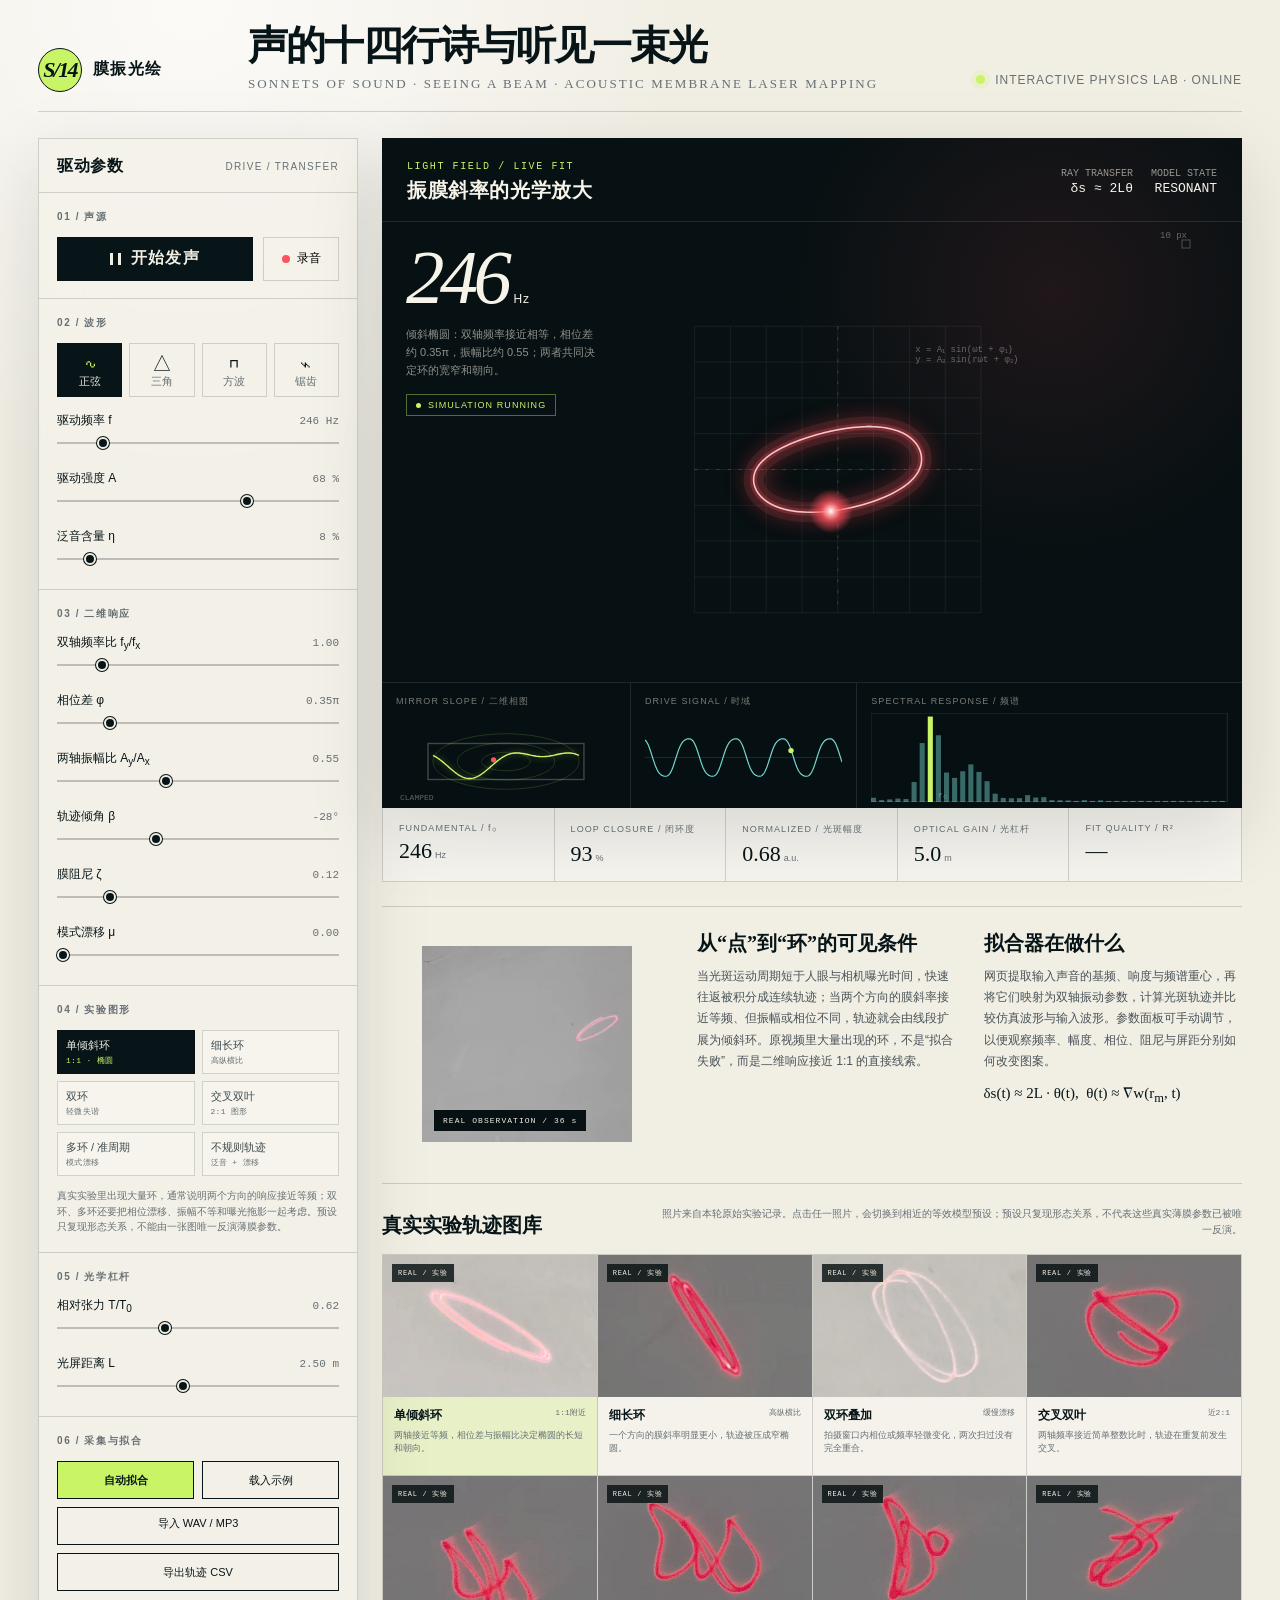
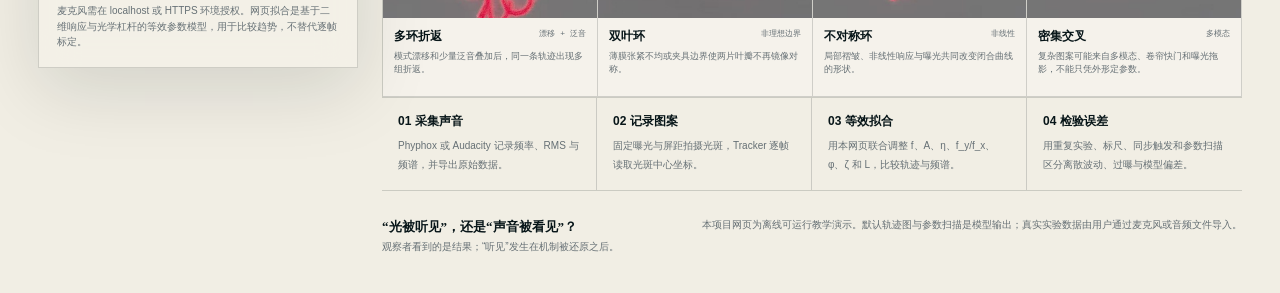
==== commit cb10895d: "Publish public interactive fitter" ====
--- a/fitter/index.html
+++ b/fitter/index.html
@@ -332,6 +332,41 @@
 
     .action-stack .wide { grid-column: 1 / -1; }
 
+    .preset-grid {
+      display: grid;
+      grid-template-columns: 1fr 1fr;
+      gap: 7px;
+    }
+
+    .preset {
+      min-height: 42px;
+      padding: 7px 8px;
+      border-color: var(--line);
+      background: rgba(255,255,255,.20);
+      color: #3f4a4e;
+      font-size: 11px;
+      text-align: left;
+    }
+
+    .preset span {
+      display: block;
+      margin-top: 2px;
+      color: var(--muted);
+      font-family: "Roboto Mono", Consolas, monospace;
+      font-size: 8px;
+      letter-spacing: .04em;
+    }
+
+    .preset:hover,
+    .preset.active {
+      border-color: var(--ink);
+      background: var(--ink);
+      color: var(--paper);
+    }
+
+    .preset:hover span,
+    .preset.active span { color: var(--acid); }
+
     .upload-label {
       display: block;
       text-align: center;
@@ -613,6 +648,123 @@
       font-family: Georgia, serif;
       font-size: 15px;
       color: var(--ink);
+    }
+
+    .pattern-gallery {
+      margin-top: 25px;
+      padding-top: 22px;
+      border-top: 1px solid var(--line);
+    }
+
+    .gallery-head {
+      display: flex;
+      align-items: end;
+      justify-content: space-between;
+      gap: 24px;
+      margin-bottom: 15px;
+    }
+
+    .gallery-head h3 {
+      margin: 0;
+      font-family: "Noto Serif SC", "STSong", serif;
+      font-size: 20px;
+    }
+
+    .gallery-head p {
+      margin: 0;
+      max-width: 580px;
+      color: var(--muted);
+      font-size: 10px;
+      line-height: 1.65;
+      text-align: right;
+    }
+
+    .pattern-grid {
+      display: grid;
+      grid-template-columns: repeat(4, minmax(0, 1fr));
+      border-top: 1px solid var(--line);
+      border-left: 1px solid var(--line);
+    }
+
+    .pattern-card {
+      min-width: 0;
+      padding: 0;
+      border: 0;
+      border-right: 1px solid var(--line);
+      border-bottom: 1px solid var(--line);
+      background: rgba(255,255,255,.24);
+      color: var(--ink);
+      text-align: left;
+    }
+
+    .pattern-card figure {
+      position: relative;
+      height: 142px;
+      margin: 0;
+      overflow: hidden;
+      background: #b8b9b5;
+    }
+
+    .pattern-card img {
+      width: 100%;
+      height: 100%;
+      object-fit: cover;
+      object-position: center;
+      filter: saturate(.88) contrast(1.06);
+      transition: transform .25s ease, filter .25s ease;
+    }
+
+    .pattern-card:hover img,
+    .pattern-card.active img {
+      transform: scale(1.035);
+      filter: saturate(1.05) contrast(1.12);
+    }
+
+    .pattern-card figure::after {
+      content: "REAL / 实验";
+      position: absolute;
+      left: 9px;
+      top: 9px;
+      padding: 4px 6px;
+      background: rgba(7,16,18,.82);
+      color: var(--paper);
+      font-family: "Roboto Mono", Consolas, monospace;
+      font-size: 7px;
+      letter-spacing: .1em;
+    }
+
+    .pattern-card-copy {
+      display: block;
+      min-height: 78px;
+      padding: 10px 11px 11px;
+    }
+
+    .pattern-card b {
+      display: flex;
+      justify-content: space-between;
+      gap: 8px;
+      font-size: 12px;
+    }
+
+    .pattern-card b span {
+      color: var(--muted);
+      font-family: "Roboto Mono", Consolas, monospace;
+      font-size: 8px;
+      font-weight: 400;
+      white-space: nowrap;
+    }
+
+    .pattern-card small {
+      display: block;
+      margin-top: 5px;
+      color: var(--muted);
+      font-size: 9px;
+      line-height: 1.5;
+    }
+
+    .pattern-card:hover,
+    .pattern-card.active {
+      background: rgba(201,244,102,.22);
     }
 
     .workflow {
@@ -686,6 +838,7 @@
       .metrics-strip { grid-template-columns: repeat(3, 1fr); }
       .metric:nth-child(n+4) { display: none; }
       .evidence-band { grid-template-columns: 230px 1fr; }
+      .pattern-grid { grid-template-columns: repeat(3, minmax(0, 1fr)); }
       .workflow { grid-template-columns: repeat(2, 1fr); }
       .workflow-step:nth-child(2) { border-right: 0; }
       .workflow-step:nth-child(-n+2) { border-bottom: 1px solid var(--line); }
@@ -715,6 +868,10 @@
       .metric:nth-child(n+3) { display: none; }
       .evidence-band { grid-template-columns: 1fr; }
       .evidence-copy { grid-template-columns: 1fr; gap: 18px; }
+      .gallery-head { display: block; }
+      .gallery-head p { margin-top: 8px; text-align: left; }
+      .pattern-grid { grid-template-columns: repeat(2, minmax(0, 1fr)); }
+      .pattern-card figure { height: 126px; }
       .workflow { grid-template-columns: 1fr; }
       .workflow-step { border-right: 0; border-bottom: 1px solid var(--line); }
       .footer { flex-direction: column; }
@@ -774,15 +931,15 @@
           </div>
           <div class="slider-row">
             <label class="slider-label" for="amplitude">
-              <span>驱动强度 A</span><output id="amplitudeOut">72 %</output>
+              <span>驱动强度 A</span><output id="amplitudeOut">68 %</output>
             </label>
-            <input id="amplitude" type="range" min="0" max="100" step="1" value="72">
+            <input id="amplitude" type="range" min="0" max="100" step="1" value="68">
           </div>
           <div class="slider-row">
             <label class="slider-label" for="harmonics">
-              <span>泛音含量 η</span><output id="harmonicsOut">18 %</output>
+              <span>泛音含量 η</span><output id="harmonicsOut">8 %</output>
             </label>
-            <input id="harmonics" type="range" min="0" max="80" step="1" value="18">
+            <input id="harmonics" type="range" min="0" max="80" step="1" value="8">
           </div>
         </div>
 
@@ -790,26 +947,57 @@
           <p class="section-label">03 / 二维响应</p>
           <div class="slider-row">
             <label class="slider-label" for="ratio">
-              <span>双轴频率比 f<sub>y</sub>/f<sub>x</sub></span><output id="ratioOut">1.50</output>
+              <span>双轴频率比 f<sub>y</sub>/f<sub>x</sub></span><output id="ratioOut">1.00</output>
             </label>
-            <input id="ratio" type="range" min="0.5" max="4" step="0.01" value="1.5">
+            <input id="ratio" type="range" min="0.5" max="4" step="0.01" value="1">
           </div>
           <div class="slider-row">
             <label class="slider-label" for="phase">
-              <span>相位差 φ</span><output id="phaseOut">0.20π</output>
+              <span>相位差 φ</span><output id="phaseOut">0.35π</output>
             </label>
-            <input id="phase" type="range" min="0" max="2" step="0.01" value="0.20">
+            <input id="phase" type="range" min="0" max="2" step="0.01" value="0.35">
+          </div>
+          <div class="slider-row">
+            <label class="slider-label" for="axisRatio">
+              <span>两轴振幅比 A<sub>y</sub>/A<sub>x</sub></span><output id="axisRatioOut">0.55</output>
+            </label>
+            <input id="axisRatio" type="range" min="0.12" max="1.25" step="0.01" value="0.55">
+          </div>
+          <div class="slider-row">
+            <label class="slider-label" for="tilt">
+              <span>轨迹倾角 β</span><output id="tiltOut">-28°</output>
+            </label>
+            <input id="tilt" type="range" min="-90" max="90" step="1" value="-28">
           </div>
           <div class="slider-row">
             <label class="slider-label" for="damping">
-              <span>膜阻尼 ζ</span><output id="dampingOut">0.16</output>
+              <span>膜阻尼 ζ</span><output id="dampingOut">0.12</output>
             </label>
-            <input id="damping" type="range" min="0.02" max="0.6" step="0.01" value="0.16">
+            <input id="damping" type="range" min="0.02" max="0.6" step="0.01" value="0.12">
+          </div>
+          <div class="slider-row">
+            <label class="slider-label" for="drift">
+              <span>模式漂移 μ</span><output id="driftOut">0.00</output>
+            </label>
+            <input id="drift" type="range" min="0" max="1" step="0.01" value="0">
           </div>
         </div>
 
         <div class="control-section">
-          <p class="section-label">04 / 光学杠杆</p>
+          <p class="section-label">04 / 实验图形</p>
+          <div class="preset-grid" role="group" aria-label="实验图形预设">
+            <button class="preset active" data-pattern="ring">单倾斜环<span>1:1 · 椭圆</span></button>
+            <button class="preset" data-pattern="slender">细长环<span>高纵横比</span></button>
+            <button class="preset" data-pattern="doubleRing">双环<span>轻微失谐</span></button>
+            <button class="preset" data-pattern="crossLeaf">交叉双叶<span>2:1 图形</span></button>
+            <button class="preset" data-pattern="multiRing">多环 / 准周期<span>模式漂移</span></button>
+            <button class="preset" data-pattern="irregular">不规则轨迹<span>泛音 + 漂移</span></button>
+          </div>
+          <p class="analysis-note">真实实验里出现大量环，通常说明两个方向的响应接近等频；双环、多环还要把相位漂移、振幅不等和曝光拖影一起考虑。预设只复现形态关系，不能由一张图唯一反演薄膜参数。</p>
+        </div>
+
+        <div class="control-section">
+          <p class="section-label">05 / 光学杠杆</p>
           <div class="slider-row">
             <label class="slider-label" for="tension">
               <span>相对张力 T/T<sub>0</sub></span><output id="tensionOut">0.62</output>
@@ -825,7 +1013,7 @@
         </div>
 
         <div class="control-section">
-          <p class="section-label">05 / 采集与拟合</p>
+          <p class="section-label">06 / 采集与拟合</p>
           <div class="action-stack">
             <button class="fit-btn" id="autoFit">自动拟合</button>
             <button class="ghost-btn" id="sampleFit">载入示例</button>
@@ -833,8 +1021,6 @@
               导入 WAV / MP3
               <input id="audioFile" type="file" accept="audio/*">
             </label>
-            <button class="ghost-btn" id="presetLoop">闭环预设</button>
-            <button class="ghost-btn" id="presetOver">过驱预设</button>
             <button class="ghost-btn wide" id="exportCsv">导出轨迹 CSV</button>
           </div>
           <p class="analysis-note">麦克风需在 localhost 或 HTTPS 环境授权。网页拟合是基于二维响应与光学杠杆的等效参数模型，用于比较趋势，不替代逐帧标定。</p>
@@ -894,7 +1080,7 @@
             <div class="evidence-copy">
               <div>
                 <h3>从“点”到“环”的可见条件</h3>
-                <p>当光斑运动周期短于人眼与相机曝光时间，快速往返被积分成连续轨迹；当二维斜率不等相位耦合时，轨迹由线段扩展为闭合环或倾斜椭圆。原视频的环状亮斑与高速扫线可作为这一机制的定性证据。</p>
+                <p>当光斑运动周期短于人眼与相机曝光时间，快速往返被积分成连续轨迹；当两个方向的膜斜率接近等频、但振幅或相位不同，轨迹就会由线段扩展为倾斜环。原视频里大量出现的环，不是“拟合失败”，而是二维响应接近 1:1 的直接线索。</p>
               </div>
               <div>
                 <h3>拟合器在做什么</h3>
@@ -905,6 +1091,71 @@
           </div>
         </section>
 
+        <section class="pattern-gallery" aria-labelledby="galleryTitle">
+          <div class="gallery-head">
+            <h3 id="galleryTitle">真实实验轨迹图库</h3>
+            <p>照片来自本轮原始实验记录。点击任一照片，会切换到相近的等效模型预设；预设只复现形态关系，不代表这些真实薄膜参数已被唯一反演。</p>
+          </div>
+          <div class="pattern-grid">
+            <button type="button" class="pattern-card active" data-pattern="ring">
+              <figure><img src="assets/experiment-patterns/ring-thin.jpg" alt="真实实验中的单倾斜椭圆光环"></figure>
+              <span class="pattern-card-copy">
+                <b>单倾斜环 <span>1:1附近</span></b>
+                <small>两轴接近等频，相位差与振幅比决定椭圆的长短和朝向。</small>
+              </span>
+            </button>
+            <button type="button" class="pattern-card" data-pattern="slender">
+              <figure><img src="assets/experiment-patterns/ring-elongated.jpg" alt="真实实验中的细长倾斜光环"></figure>
+              <span class="pattern-card-copy">
+                <b>细长环 <span>高纵横比</span></b>
+                <small>一个方向的膜斜率明显更小，轨迹被压成窄椭圆。</small>
+              </span>
+            </button>
+            <button type="button" class="pattern-card" data-pattern="doubleRing">
+              <figure><img src="assets/experiment-patterns/double-ellipse.jpg" alt="真实实验中相互错开的双环轨迹"></figure>
+              <span class="pattern-card-copy">
+                <b>双环叠加 <span>缓慢漂移</span></b>
+                <small>拍摄窗口内相位或频率轻微变化，两次扫过没有完全重合。</small>
+              </span>
+            </button>
+            <button type="button" class="pattern-card" data-pattern="crossLeaf">
+              <figure><img src="assets/experiment-patterns/cross-leaf.jpg" alt="真实实验中的交叉双叶激光轨迹"></figure>
+              <span class="pattern-card-copy">
+                <b>交叉双叶 <span>近2:1</span></b>
+                <small>两轴频率接近简单整数比时，轨迹在重复前发生交叉。</small>
+              </span>
+            </button>
+            <button type="button" class="pattern-card" data-pattern="multiRing">
+              <figure><img src="assets/experiment-patterns/multi-loop.jpg" alt="真实实验中的多重折返环形轨迹"></figure>
+              <span class="pattern-card-copy">
+                <b>多环折返 <span>漂移 + 泛音</span></b>
+                <small>模式漂移和少量泛音叠加后，同一条轨迹出现多组折返。</small>
+              </span>
+            </button>
+            <button type="button" class="pattern-card" data-pattern="multiRing">
+              <figure><img src="assets/experiment-patterns/double-loop.jpg" alt="真实实验中的不对称双叶环轨迹"></figure>
+              <span class="pattern-card-copy">
+                <b>双叶环 <span>非理想边界</span></b>
+                <small>薄膜张紧不均或夹具边界使两片叶瓣不再镜像对称。</small>
+              </span>
+            </button>
+            <button type="button" class="pattern-card" data-pattern="irregular">
+              <figure><img src="assets/experiment-patterns/asymmetric.jpg" alt="真实实验中的不对称三角环轨迹"></figure>
+              <span class="pattern-card-copy">
+                <b>不对称环 <span>非线性</span></b>
+                <small>局部褶皱、非线性响应与曝光共同改变闭合曲线的形状。</small>
+              </span>
+            </button>
+            <button type="button" class="pattern-card" data-pattern="irregular">
+              <figure><img src="assets/experiment-patterns/dense-trace.jpg" alt="真实实验中的密集交叉不规则轨迹"></figure>
+              <span class="pattern-card-copy">
+                <b>密集交叉 <span>多模态</span></b>
+                <small>复杂图案可能来自多模态、卷帘快门和曝光拖影，不能只凭外形定参数。</small>
+              </span>
+            </button>
+          </div>
+        </section>
+
         <section class="workflow" aria-label="数字分析工作流">
           <div class="workflow-step"><b>01 采集声音</b><span>Phyphox 或 Audacity 记录频率、RMS 与频谱，并导出原始数据。</span></div>
           <div class="workflow-step"><b>02 记录图案</b><span>固定曝光与屏距拍摄光斑，Tracker 逐帧读取光斑中心坐标。</span></div>
@@ -932,13 +1183,22 @@
       const state = {
         waveform: "sine",
         frequency: 246,
-        amplitude: 72,
-        harmonics: 18,
-        ratio: 1.50,
-        phase: 0.20,
-        damping: 0.16,
+        amplitude: 68,
+        harmonics: 8,
+        ratio: 1,
+        phase: 0.35,
+        axisRatio: 0.55,
+        tilt: -28,
+        drift: 0,
+        driftRate: 0.008,
+        trailCycles: 3,
+        traceCopies: 1,
+        tracePhase: 0,
+        traceShift: 0,
+        damping: 0.12,
         tension: 0.62,
         distance: 2.50,
+        patternName: "单倾斜环",
         soundOn: false,
         recording: false,
         t: 0,
@@ -956,9 +1216,51 @@
         harmonics: ["harmonics", "harmonicsOut", (v) => `${Math.round(v)} %`],
         ratio: ["ratio", "ratioOut", (v) => Number(v).toFixed(2)],
         phase: ["phase", "phaseOut", (v) => `${Number(v).toFixed(2)}π`],
+        axisRatio: ["axisRatio", "axisRatioOut", (v) => Number(v).toFixed(2)],
+        tilt: ["tilt", "tiltOut", (v) => `${Math.round(v)}°`],
         damping: ["damping", "dampingOut", (v) => Number(v).toFixed(2)],
+        drift: ["drift", "driftOut", (v) => Number(v).toFixed(2)],
         tension: ["tension", "tensionOut", (v) => Number(v).toFixed(2)],
         distance: ["distance", "distanceOut", (v) => `${Number(v).toFixed(2)} m`]
+      };
+
+      const patterns = {
+        ring: {
+          frequency: 246, amplitude: 68, harmonics: 8, ratio: 1, phase: .35,
+          damping: .12, axisRatio: .55, tilt: -28, drift: 0, driftRate: .008, trailCycles: 3,
+          traceCopies: 1, tracePhase: 0, traceShift: 0,
+          patternName: "单倾斜环"
+        },
+        slender: {
+          frequency: 235, amplitude: 62, harmonics: 5, ratio: 1, phase: .42,
+          damping: .09, axisRatio: .22, tilt: -35, drift: .04, driftRate: .008, trailCycles: 2.5,
+          traceCopies: 1, tracePhase: 0, traceShift: 0,
+          patternName: "细长环"
+        },
+        doubleRing: {
+          frequency: 252, amplitude: 72, harmonics: 8, ratio: 1, phase: .38,
+          damping: .13, axisRatio: .48, tilt: -25, drift: .22, driftRate: .018, trailCycles: .82,
+          traceCopies: 2, tracePhase: .24, traceShift: .055,
+          patternName: "双环"
+        },
+        crossLeaf: {
+          frequency: 268, amplitude: 76, harmonics: 10, ratio: 2, phase: .08,
+          damping: .12, axisRatio: .68, tilt: -12, drift: .08, driftRate: .018, trailCycles: 2,
+          traceCopies: 1, tracePhase: 0, traceShift: 0,
+          patternName: "交叉双叶"
+        },
+        multiRing: {
+          frequency: 276, amplitude: 78, harmonics: 14, ratio: 1.5, phase: .28,
+          damping: .16, axisRatio: .60, tilt: -22, drift: .18, driftRate: .012, trailCycles: 1.15,
+          traceCopies: 3, tracePhase: .11, traceShift: .018,
+          patternName: "多环 / 准周期"
+        },
+        irregular: {
+          frequency: 286, amplitude: 88, harmonics: 26, ratio: 1.67, phase: .42,
+          damping: .28, axisRatio: .44, tilt: -18, drift: .24, driftRate: .018, trailCycles: 1.45,
+          traceCopies: 4, tracePhase: .18, traceShift: .022,
+          patternName: "不规则轨迹"
+        }
       };
 
       let audio = null;
@@ -1010,9 +1312,19 @@
 
       function patternDescription() {
         if (state.amplitude < 8) return "驱动接近阈值：光斑近似静止。提高振幅后，膜斜率才形成可辨识的轨迹。";
-        if (Math.abs(state.ratio - 1) < .08) return "双轴频率接近相等。相位差与振幅比决定轨迹是倾斜线、椭圆还是接近圆环。";
+        if (state.traceCopies > 1 && Math.abs(state.ratio - 1) < .08) {
+          return `${state.patternName}：两个方向的频率接近相等，曝光窗口内相位或中心位置又发生了轻微变化，于是同一椭圆被扫过不止一次。`;
+        }
+        if (state.traceCopies > 1) {
+          return `${state.patternName}：两轴频率接近简单整数比，轨迹在一个周期内多次折返；曝光期间的模式漂移把相邻轨迹错开，形成多组环或花瓣。`;
+        }
+        if (state.drift > .5) return `${state.patternName}：近有理频率比、轻微模式漂移与泛音叠加，使轨迹在重复前多次折返；曝光会把快速扫过的部分连成亮带。`;
+        if (Math.abs(state.ratio - 1) < .08) {
+          const shape = state.axisRatio < .34 ? "细长椭圆" : state.axisRatio < .82 ? "倾斜椭圆" : "近圆环";
+          return `${shape}：双轴频率接近相等，相位差约 ${state.phase.toFixed(2)}π，振幅比约 ${state.axisRatio.toFixed(2)}；两者共同决定环的宽窄和朝向。`;
+        }
         if (state.ratio > 3.2) return "高频率比产生密集花瓣状轨迹。当结构阻尼较高，亮线会变粗或呈现拖影。";
-        return `双轴频率比约为 ${state.ratio.toFixed(2)}。频率比越接近有理数，重复周期越短，闭合图案越稳定。`;
+        return `${state.patternName}：双轴频率比约为 ${state.ratio.toFixed(2)}。越接近简单有理数，轨迹越容易回到原处并形成闭环或花瓣。`;
       }
 
       function ensureAudioContext() {
@@ -1335,18 +1647,27 @@
         }
       });
 
-      $("presetLoop").addEventListener("click", () => {
-        applyPreset({ frequency: 220, amplitude: 70, ratio: 1.5, phase: .25, damping: .1, harmonics: 12 });
-        toast("闭环预设：近似 3:2 频率比，轨迹趋于重复");
+      document.querySelectorAll("[data-pattern]").forEach((button) => {
+        button.addEventListener("click", () => {
+          const name = button.dataset.pattern;
+          if (!patterns[name]) return;
+          applyPreset(patterns[name]);
+          setActivePattern(name);
+          toast(`${state.patternName}：已切换等效模型参数，可继续手动微调。`);
+        });
       });
 
-      $("presetOver").addEventListener("click", () => {
-        applyPreset({ frequency: 320, amplitude: 96, ratio: 2.33, phase: .67, damping: .34, harmonics: 56 });
-        toast("过驱预设：振幅上探，曝光拖影和膜非线性会增强");
-      });
+      function setActivePattern(name) {
+        document.querySelectorAll("[data-pattern]").forEach((button) => {
+          const active = button.dataset.pattern === name;
+          button.classList.toggle("active", active);
+          button.setAttribute("aria-pressed", String(active));
+        });
+      }
 
       function applyPreset(values) {
         Object.assign(state, values);
+        state.fitR2 = null;
         for (const [key, [inputId, outputId, fmt]] of Object.entries(controls)) {
           const input = $(inputId);
           const output = $(outputId);
@@ -1389,18 +1710,27 @@
         return Math.sin(phase);
       }
 
-      function patternPoint(t) {
+      function patternPoint(t, variant = 0) {
         const omega = 2 * Math.PI * clamp(state.frequency, 20, 1200) / 120;
         const amp = Math.pow(state.amplitude / 100, .84) * .86;
         const tensionFactor = .78 + .34 * state.tension;
         const damp = clamp(1 - state.damping * .42, .55, 1);
         const harmonic = state.harmonics / 100;
+        const copyCount = clamp(Math.round(state.traceCopies || 1), 1, 5);
+        const centeredVariant = variant - (copyCount - 1) / 2;
+        const driftPhase = state.drift * .78 * Math.sin(omega * (state.driftRate || .012) * t + .6);
+        const effectiveRatio = state.ratio + state.drift * .008 * Math.sin(omega * .007 * t);
+        const tracePhase = (state.tracePhase || 0) * centeredVariant;
+        const traceShift = (state.traceShift || 0) * centeredVariant;
         const xDrive = waveValue(omega * t, state.waveform) +
           harmonic * .35 * waveValue(omega * 3 * t + .4, "sine");
-        const yDrive = waveValue(omega * state.ratio * t + state.phase * Math.PI, state.waveform) +
+        const yDrive = waveValue(omega * effectiveRatio * t + state.phase * Math.PI + driftPhase + tracePhase, state.waveform) +
           harmonic * .22 * waveValue(omega * 2 * t + 1.1, "sine");
-        const x = amp * tensionFactor * damp * xDrive;
-        const y = amp * tensionFactor * damp * yDrive;
+        const xr = amp * tensionFactor * damp * xDrive;
+        const yr = amp * tensionFactor * damp * state.axisRatio * yDrive;
+        const beta = state.tilt * Math.PI / 180;
+        const x = xr * Math.cos(beta) - yr * Math.sin(beta) + traceShift;
+        const y = xr * Math.sin(beta) + yr * Math.cos(beta) + traceShift * .35;
         return { x, y };
       }
 
@@ -1449,33 +1779,40 @@
         ctx.stroke();
         ctx.restore();
 
-        const cycles = 22;
-        const points = Math.max(260, Math.floor(80 + state.ratio * 60));
-        const trailPoints = [];
-        for (let i = 0; i <= points; i++) {
-          const t = time + (i / points) * cycles;
-          trailPoints.push(patternPoint(t));
-        }
-
+        const cycles = clamp(state.trailCycles || 8, .45, 18);
+        const copies = clamp(Math.round(state.traceCopies || 1), 1, 5);
+        const points = Math.max(300, Math.floor(150 + state.ratio * 90 + cycles * 12));
         ctx.save();
         ctx.lineCap = "round";
         ctx.lineJoin = "round";
-        for (let pass = 0; pass < 3; pass++) {
-          ctx.beginPath();
-          trailPoints.forEach((p, i) => {
-            const px = cx + p.x * scale;
-            const py = cy + p.y * scale;
-            if (i === 0) ctx.moveTo(px, py); else ctx.lineTo(px, py);
-          });
-          ctx.strokeStyle = pass === 0 ? "rgba(255,82,93,.12)" : pass === 1 ? "rgba(255,82,93,.24)" : "rgba(255,211,211,.92)";
-          ctx.lineWidth = pass === 0 ? 20 : pass === 1 ? 7 : 1.45;
-          if (pass === 0) ctx.shadowColor = "#ff525d";
-          if (pass === 0) ctx.shadowBlur = 25;
-          ctx.stroke();
+        for (let copy = 0; copy < copies; copy++) {
+          const trailPoints = [];
+          for (let i = 0; i <= points; i++) {
+            const t = time + (i / points) * cycles;
+            trailPoints.push(patternPoint(t, copy));
+          }
+          for (let pass = 0; pass < 3; pass++) {
+            ctx.beginPath();
+            trailPoints.forEach((p, i) => {
+              const px = cx + p.x * scale;
+              const py = cy + p.y * scale;
+              if (i === 0) ctx.moveTo(px, py); else ctx.lineTo(px, py);
+            });
+            const copyAlpha = copies === 1 ? 1 : .72;
+            ctx.strokeStyle = pass === 0
+              ? `rgba(255,82,93,${.12 * copyAlpha})`
+              : pass === 1
+                ? `rgba(255,82,93,${.24 * copyAlpha})`
+                : `rgba(255,211,211,${.92 * copyAlpha})`;
+            ctx.lineWidth = pass === 0 ? 20 : pass === 1 ? 7 : 1.45;
+            if (pass === 0) ctx.shadowColor = "#ff525d";
+            if (pass === 0) ctx.shadowBlur = 25;
+            ctx.stroke();
+          }
         }
         ctx.restore();
 
-        const head = patternPoint(time + cycles);
+        const head = patternPoint(time + cycles, copies - 1);
         const hx = cx + head.x * scale;
         const hy = cy + head.y * scale;
         const grad = ctx.createRadialGradient(hx, hy, 0, hx, hy, 22);
@@ -1620,12 +1957,15 @@
         requestAnimationFrame(animate);
       }
 
+      setActivePattern("ring");
       updateReadouts();
       requestAnimationFrame(animate);
 
       window.seeingSound = {
         state,
+        patterns,
         applyPreset,
+        setActivePattern,
         analyzeSamples,
         loadExample() {
           const samples = makeDemoSamples();
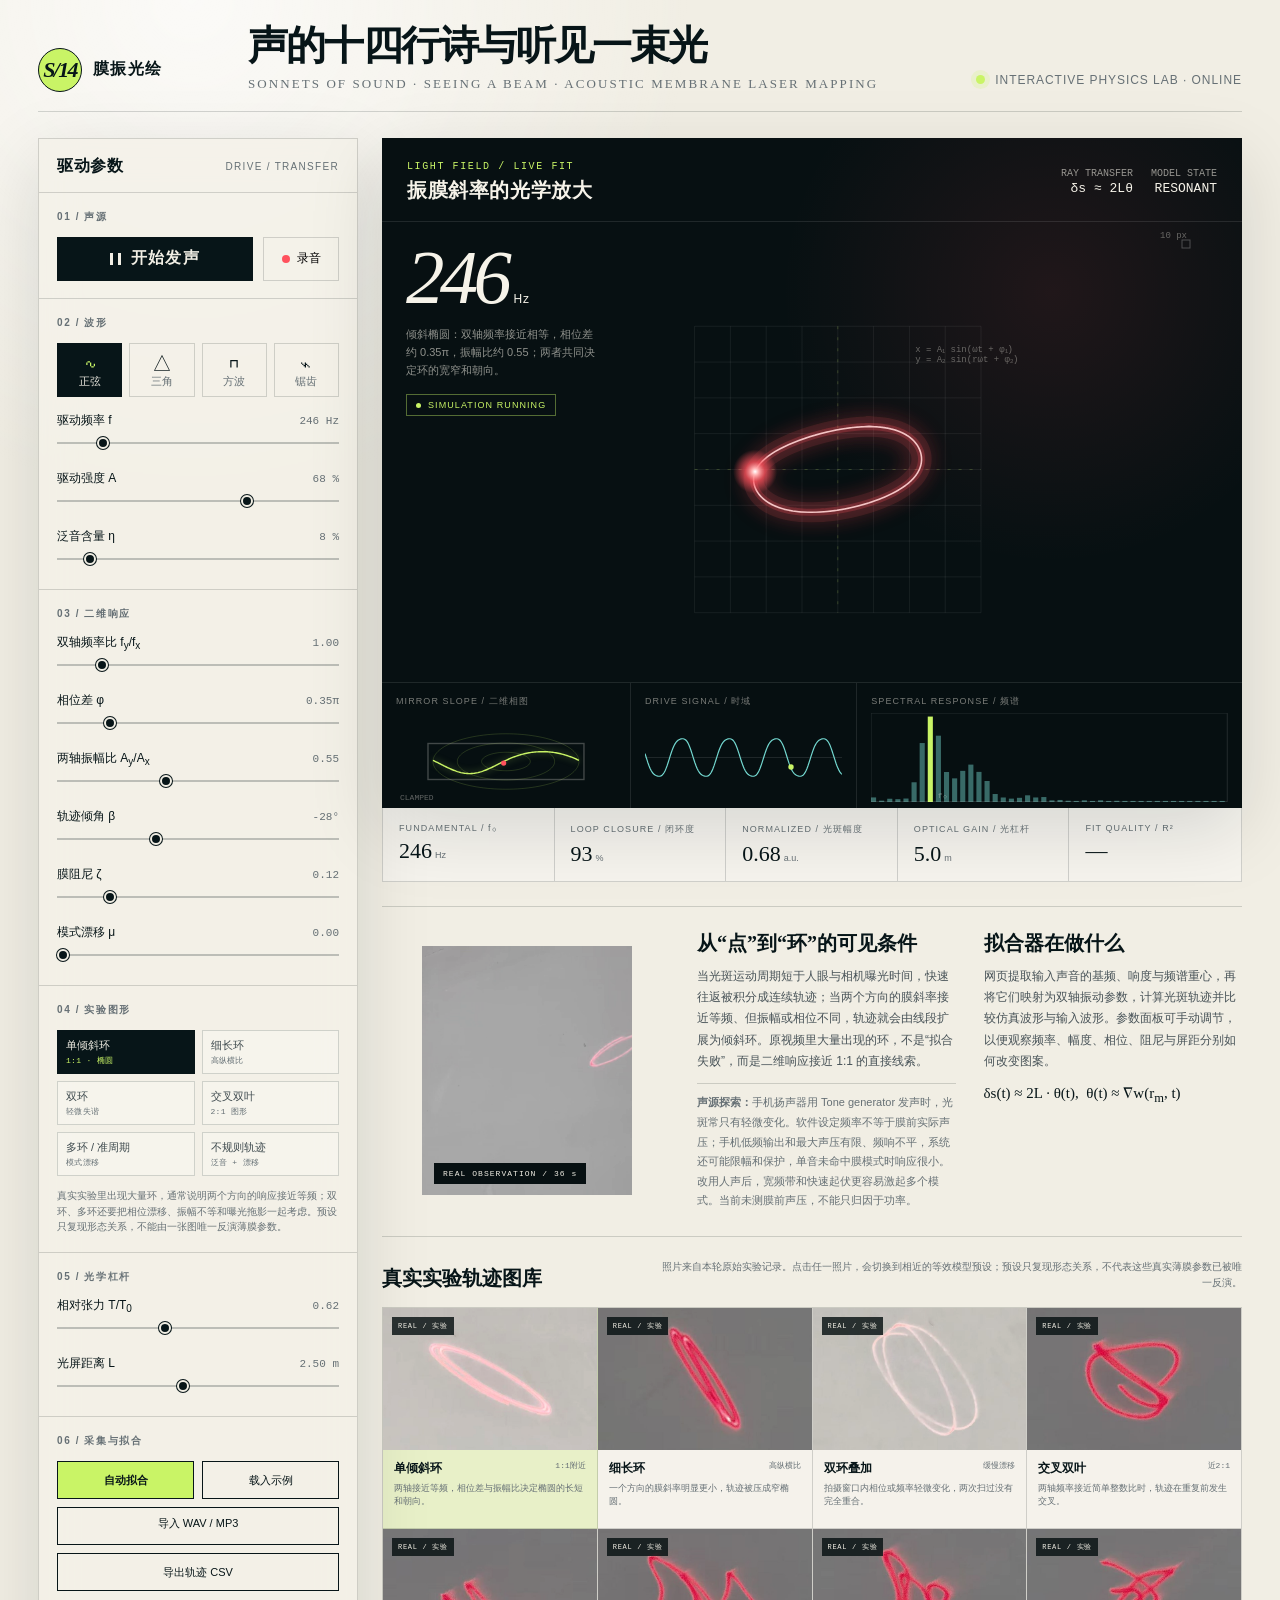
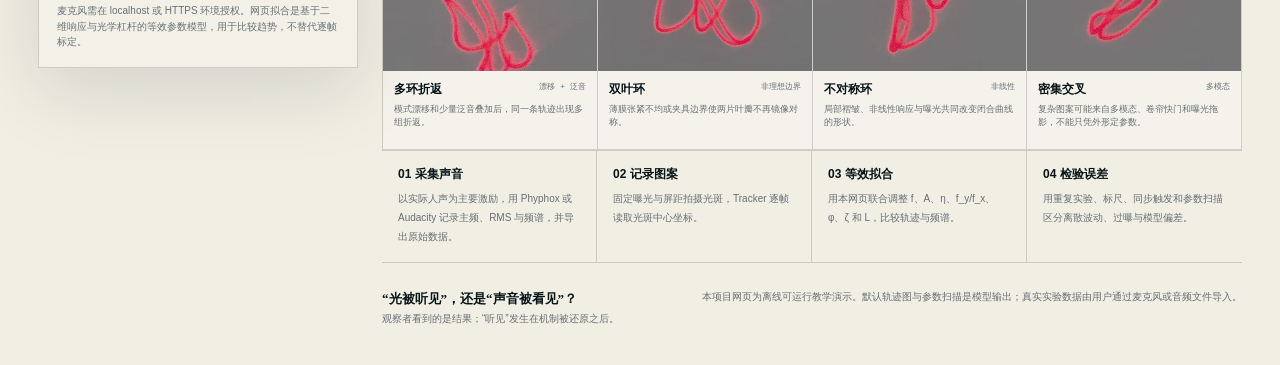
==== commit 47f6db98: "Publish public interactive fitter" ====
--- a/fitter/index.html
+++ b/fitter/index.html
@@ -643,6 +643,14 @@
       line-height: 1.78;
     }
 
+    .evidence-copy .source-note {
+      margin-top: 11px;
+      padding-top: 9px;
+      border-top: 1px solid var(--line);
+      color: var(--muted);
+      font-size: 11px;
+    }
+
     .equation {
       margin-top: 12px;
       font-family: Georgia, serif;
@@ -1081,6 +1089,7 @@
               <div>
                 <h3>从“点”到“环”的可见条件</h3>
                 <p>当光斑运动周期短于人眼与相机曝光时间，快速往返被积分成连续轨迹；当两个方向的膜斜率接近等频、但振幅或相位不同，轨迹就会由线段扩展为倾斜环。原视频里大量出现的环，不是“拟合失败”，而是二维响应接近 1:1 的直接线索。</p>
+                <p class="source-note"><strong>声源探索：</strong>手机扬声器用 Tone generator 发声时，光斑常只有轻微变化。软件设定频率不等于膜前实际声压；手机低频输出和最大声压有限、频响不平，系统还可能限幅和保护，单音未命中膜模式时响应很小。改用人声后，宽频带和快速起伏更容易激起多个模式。当前未测膜前声压，不能只归因于功率。</p>
               </div>
               <div>
                 <h3>拟合器在做什么</h3>
@@ -1157,7 +1166,7 @@
         </section>
 
         <section class="workflow" aria-label="数字分析工作流">
-          <div class="workflow-step"><b>01 采集声音</b><span>Phyphox 或 Audacity 记录频率、RMS 与频谱，并导出原始数据。</span></div>
+          <div class="workflow-step"><b>01 采集声音</b><span>以实际人声为主要激励，用 Phyphox 或 Audacity 记录主频、RMS 与频谱，并导出原始数据。</span></div>
           <div class="workflow-step"><b>02 记录图案</b><span>固定曝光与屏距拍摄光斑，Tracker 逐帧读取光斑中心坐标。</span></div>
           <div class="workflow-step"><b>03 等效拟合</b><span>用本网页联合调整 f、A、η、f_y/f_x、φ、ζ 和 L，比较轨迹与频谱。</span></div>
           <div class="workflow-step"><b>04 检验误差</b><span>用重复实验、标尺、同步触发和参数扫描区分离散波动、过曝与模型偏差。</span></div>
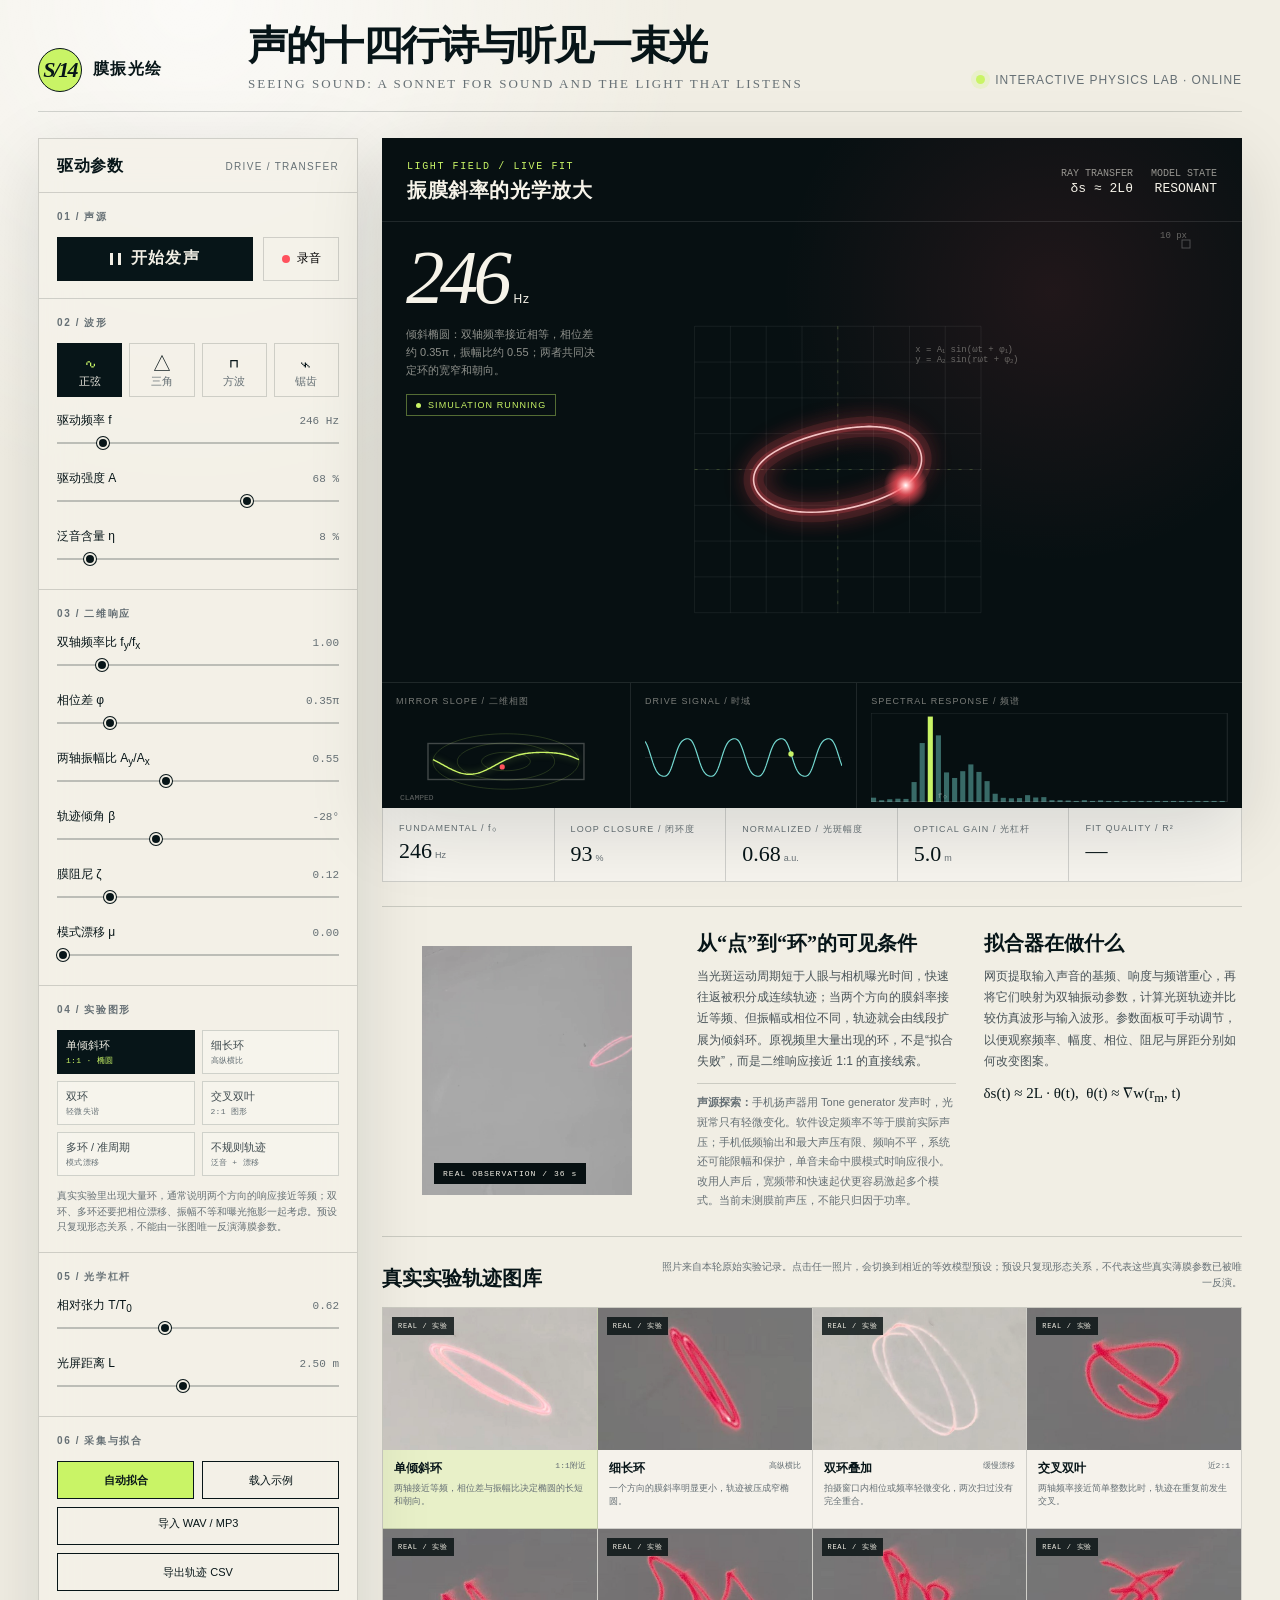
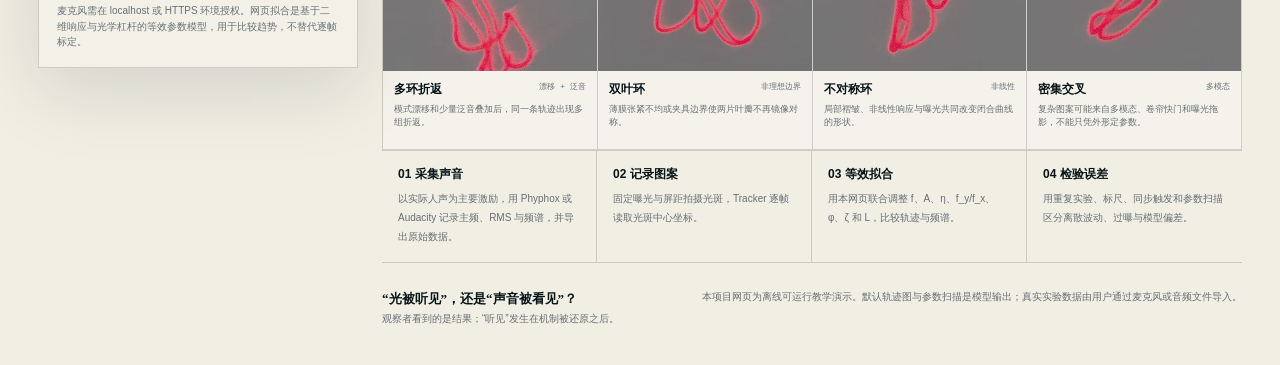
==== commit 8ff61ad3: "Publish public interactive fitter" ====
--- a/fitter/index.html
+++ b/fitter/index.html
@@ -895,7 +895,7 @@
       </div>
       <div class="title-block">
         <h1>声的十四行诗与听见一束光</h1>
-        <p>Sonnets of Sound · Seeing a Beam · Acoustic Membrane Laser Mapping</p>
+        <p>Seeing Sound: A Sonnet for Sound and the Light That Listens</p>
       </div>
       <div class="status">
         <span class="status-dot"></span>
